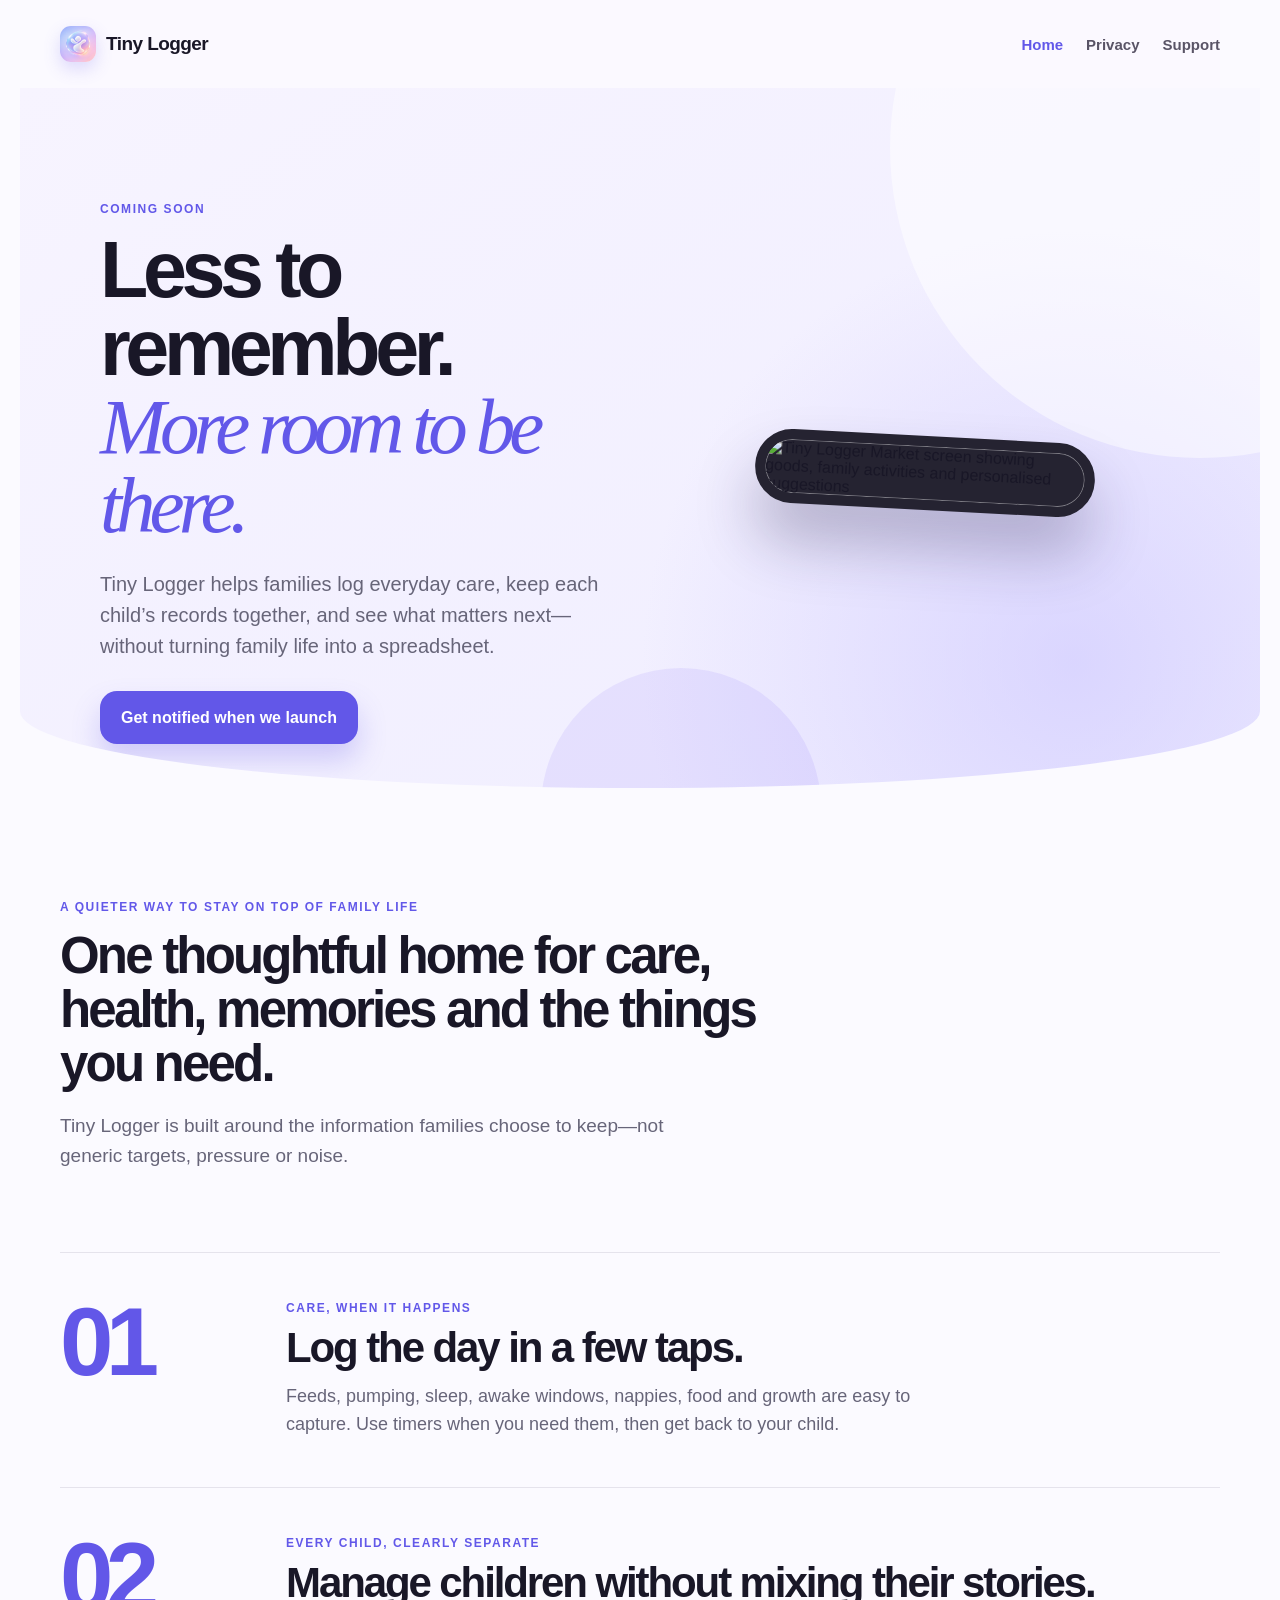
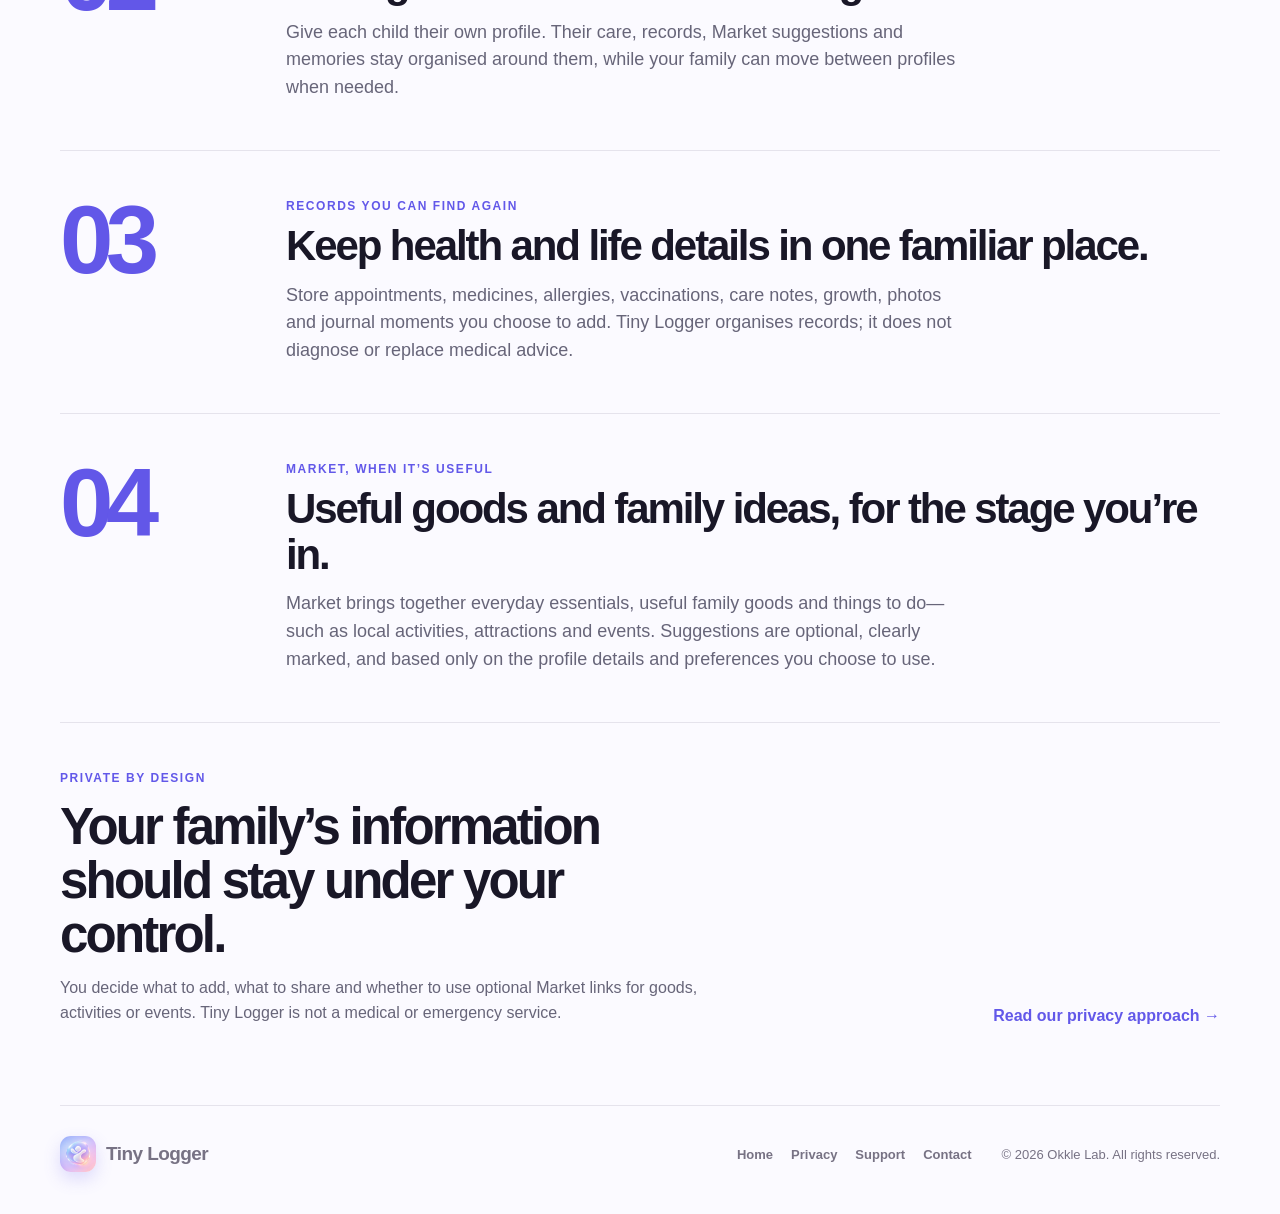
==== index.html @ eac35850 "Update index.html" ====
<!doctype html>
<html lang="en">
<head>
  <meta charset="utf-8">
  <meta name="viewport" content="width=device-width, initial-scale=1">
  <meta
    name="description"
    content="Tiny Logger is a private family-care companion for logging, child records, Market finds and childhood memories."
  >
  <title>Tiny Logger — Every little moment, together</title>
  <link rel="stylesheet" href="./style.css">
  <link rel="stylesheet" href="./overrides.css">
</head>

<body class="home-page refreshed-home">
  <header class="site-header">
    <a class="brand" href="./index.html" aria-label="Tiny Logger home">
      <img class="brand-logo" src="./tiny-logger-icon.png" alt="">
      <span>Tiny Logger</span>
    </a>

    <nav aria-label="Primary navigation">
      <a href="./index.html" aria-current="page">Home</a>
      <a href="./privacy.html">Privacy</a>
      <a href="./support.html">Support</a>
    </nav>
  </header>

  <main class="home-main">
    <section class="sweep-hero">
      <div class="sweep-copy">
        <p class="eyebrow">Coming soon</p>
        <h1>Less to remember.<br><em>More room to be there.</em></h1>
        <p>
          Tiny Logger helps families log everyday care, keep each child’s
          records together, and see what matters next—without turning family
          life into a spreadsheet.
        </p>
        <a
          class="notify-button"
          href="mailto:admin@okklelab.com?subject=Tiny%20Logger%20release%20notification"
        >
          Get notified when we launch
        </a>
      </div>

      <div class="sweep-phone">
        <div class="phone-frame">
          <img
            src="./market-preview.png"
            alt="Tiny Logger Market screen showing goods, family activities and personalised suggestions"
          >
        </div>
      </div>
    </section>

    <section class="intro-line">
      <p class="eyebrow">A quieter way to stay on top of family life</p>
      <h2>One thoughtful home for care, health, memories and the things you need.</h2>
      <p>
        Tiny Logger is built around the information families choose to
        keep—not generic targets, pressure or noise.
      </p>
    </section>

    <section class="feature-flow" aria-label="What Tiny Logger does">
      <article>
        <span>01</span>
        <div>
          <p class="eyebrow">Care, when it happens</p>
          <h3>Log the day in a few taps.</h3>
          <p>
            Feeds, pumping, sleep, awake windows, nappies, food and growth are
            easy to capture. Use timers when you need them, then get back to
            your child.
          </p>
        </div>
      </article>

      <article>
        <span>02</span>
        <div>
          <p class="eyebrow">Every child, clearly separate</p>
          <h3>Manage children without mixing their stories.</h3>
          <p>
            Give each child their own profile. Their care, records, Market
            suggestions and memories stay organised around them, while your
            family can move between profiles when needed.
          </p>
        </div>
      </article>

      <article>
        <span>03</span>
        <div>
          <p class="eyebrow">Records you can find again</p>
          <h3>Keep health and life details in one familiar place.</h3>
          <p>
            Store appointments, medicines, allergies, vaccinations, care notes,
            growth, photos and journal moments you choose to add. Tiny Logger
            organises records; it does not diagnose or replace medical advice.
          </p>
        </div>
      </article>

      <article>
        <span>04</span>
        <div>
          <p class="eyebrow">Market, when it’s useful</p>
          <h3>Useful goods and family ideas, for the stage you’re in.</h3>
          <p>
            Market brings together everyday essentials, useful family goods and
            things to do—such as local activities, attractions and events.
            Suggestions are optional, clearly marked, and based only on the
            profile details and preferences you choose to use.
          </p>
        </div>
      </article>
    </section>

    <section class="simple-promise">
      <div>
        <p class="eyebrow">Private by design</p>
        <h2>Your family’s information should stay under your control.</h2>
        <p>
          You decide what to add, what to share and whether to use optional
          Market links for goods, activities or events. Tiny Logger is not a
          medical or emergency service.
        </p>
      </div>

      <a href="./privacy.html">Read our privacy approach →</a>
    </section>
  </main>

  <footer class="site-footer">
    <a class="brand" href="./index.html">
      <img class="brand-logo" src="./tiny-logger-icon.png" alt="">
      <span>Tiny Logger</span>
    </a>

    <div class="footer-links">
      <a href="./index.html">Home</a>
      <a href="./privacy.html">Privacy</a>
      <a href="./support.html">Support</a>
      <a href="mailto:admin@okklelab.com">Contact</a>
    </div>

    <p>© 2026 Okkle Lab. All rights reserved.</p>
  </footer>
</body>
</html>
---- style.css ----
:root{--ink:#191727;--muted:#706d7e;--purple:#6258e9;--purple2:#9689ed;--lavender:#efedff;--line:rgba(49,43,83,.11);--surface:rgba(255,255,255,.78)}
*{box-sizing:border-box}html{scroll-behavior:smooth}body{margin:0;color:var(--ink);font-family:-apple-system,BlinkMacSystemFont,"SF Pro Display","Helvetica Neue",Arial,sans-serif;background:radial-gradient(circle at 10% 0,#eae6ff 0,transparent 31rem),radial-gradient(circle at 92% 16%,#ffdfe9 0,transparent 29rem),radial-gradient(circle at 66% 60%,#e5f5fb 0,transparent 31rem),#f8f8fc}a{color:inherit;text-decoration:none}.site-header,.home-main,.info-main,.site-footer{width:min(1160px,calc(100% - 40px));margin:0 auto}.site-header{min-height:88px;display:flex;align-items:center;justify-content:space-between;gap:24px}.header-inner{width:100%;display:flex;align-items:center;justify-content:space-between;gap:24px}.brand{display:inline-flex;align-items:center;gap:10px;font-size:19px;font-weight:760;letter-spacing:-.03em}.brand-logo,.brand-mark{width:36px;height:36px;border-radius:11px;object-fit:cover;box-shadow:0 7px 17px rgba(98,88,233,.2)}nav{display:flex;align-items:center;gap:23px;color:#595466;font-size:15px;font-weight:650}nav a:hover,.footer-links a:hover{color:var(--purple)}h1,h2,h3,p{margin-top:0}.eyebrow,.home-eyebrow{margin:0 0 15px;color:var(--purple);font-size:12px;font-weight:800;letter-spacing:.13em;text-transform:uppercase}h1{font-size:clamp(48px,6.7vw,79px);line-height:.99;letter-spacing:-.068em}h1 em{color:var(--purple);font-family:Georgia,"Times New Roman",serif;font-weight:500;letter-spacing:-.075em}h2{font-size:clamp(31px,4.2vw,51px);line-height:1.06;letter-spacing:-.055em}.notify-button{display:inline-flex;align-items:center;justify-content:center;min-height:53px;padding:0 21px;border-radius:17px;background:linear-gradient(135deg,#746af4,#574cde);color:#fff;font-weight:750;box-shadow:0 13px 27px rgba(91,78,220,.26)}
/* Home */
.home-hero{min-height:684px;display:grid;grid-template-columns:minmax(0,1fr) minmax(280px,430px);align-items:center;gap:clamp(40px,8vw,110px);padding:48px 30px 90px}.home-lead{max-width:540px;margin:0;color:var(--muted);font-size:clamp(18px,2vw,21px);line-height:1.52}.hero-actions{margin-top:29px}.hero-note{margin:15px 0 0;color:#8b8799;font-size:14px}.phone-stage{position:relative;display:grid;place-items:center}.phone-stage:before,.phone-stage:after{position:absolute;border-radius:50%;content:"";filter:blur(3px)}.phone-stage:before{width:380px;height:380px;background:radial-gradient(circle,#e2ddff 0,rgba(226,221,255,0) 70%)}.phone-stage:after{width:185px;height:185px;background:radial-gradient(circle,#ffd9e7 0,rgba(255,217,231,0) 70%);right:-14px;bottom:15px}.phone-frame{position:relative;z-index:1;overflow:hidden;width:100%;max-width:390px;border:10px solid #252331;border-radius:48px;background:#252331;box-shadow:0 38px 60px rgba(39,34,71,.28),0 0 0 1px rgba(255,255,255,.4) inset;transform:rotate(3.5deg)}.phone-frame img{display:block;width:100%;height:auto;border-radius:38px}.how-it-helps{display:grid;grid-template-columns:.75fr 1.25fr;gap:75px;padding:104px 30px;border-top:1px solid var(--line)}.help-list{border-top:1px solid var(--line)}.help-list article{display:grid;grid-template-columns:64px 1fr;gap:20px;padding:25px 0;border-bottom:1px solid var(--line)}.help-list span{color:var(--purple);font-size:22px;font-weight:850}.help-list h3{margin:0 0 7px;font-size:23px;letter-spacing:-.04em}.help-list p{margin:0;color:var(--muted);font-size:16px;line-height:1.48}.product-story{position:relative;padding:34px 30px 104px}.product-story:before{position:absolute;z-index:-1;width:300px;height:300px;border-radius:50%;background:radial-gradient(circle,#dff4ec,rgba(223,244,236,0) 68%);content:"";right:-80px;top:20px}.story-heading{max-width:700px;margin-bottom:42px}.product-grid{display:grid;grid-template-columns:1.05fr .95fr;gap:22px;align-items:stretch}.story-screen{padding:25px;display:grid;place-items:center;border-radius:31px;background:linear-gradient(145deg,#edeaff,#faf9ff);border:1px solid #e2dff4;box-shadow:0 20px 42px rgba(57,47,107,.09)}.story-screen .phone-frame{max-width:295px;transform:rotate(-2deg)}.story-copy{display:grid;gap:16px}.story-card,.essentials-card{padding:27px;border:1px solid var(--line);border-radius:27px;background:var(--surface);box-shadow:0 14px 34px rgba(57,47,107,.05)}.essentials-card{color:#fff;border:0;background:linear-gradient(135deg,#dd7547,#f2a36e);box-shadow:0 21px 42px rgba(190,100,55,.22)}.app-icon,.story-icon,.support-icon{display:grid;place-items:center;width:50px;height:50px;margin-bottom:18px;border-radius:17px;font-size:22px;font-weight:800}.app-icon{grid-template-columns:repeat(2,9px);grid-template-rows:repeat(2,9px);gap:4px;background:#fff;color:#d26d40}.app-icon i{display:block;width:9px;height:9px;border-radius:3px;background:currentColor}.essentials-card .app-icon{color:#df7547}.story-icon,.support-icon{width:47px;height:47px;border-radius:16px}.lavender{background:#e8e4ff;color:#6758e6}.peach{background:#fde6d8;color:#c46a34}.sage{background:#ddf1e8;color:#418d72}.blue{background:#dfe9ff;color:#3f66c9}.plum{background:#f6e4ef;color:#a6447e}.story-card h3,.essentials-card h3{margin:0 0 7px;font-size:22px;letter-spacing:-.04em}.story-card p{margin:0;color:var(--muted);line-height:1.5}.essentials-card p{margin:0;color:rgba(255,255,255,.88);line-height:1.5}.disclosure{display:inline-block;margin-top:15px;padding:7px 10px;border-radius:10px;background:rgba(255,255,255,.18);color:#fff;font-size:12px;font-weight:750}.boundaries{margin:0 30px 100px;padding:34px 38px;border:1px solid rgba(99,88,225,.17);border-radius:27px;background:linear-gradient(120deg,rgba(233,229,255,.9),rgba(255,249,250,.9));display:grid;grid-template-columns:1fr auto;gap:30px;align-items:center}.boundaries h2{font-size:29px;margin:0 0 9px}.boundaries p{max-width:740px;margin:0;color:#625e70;line-height:1.55}.boundaries a{color:var(--purple);font-weight:800;white-space:nowrap}.site-footer{display:grid;grid-template-columns:1fr auto auto;align-items:center;gap:30px;padding:30px 0 42px;border-top:1px solid var(--line);color:#777284;font-size:13px}.footer-links{display:flex;gap:18px;font-weight:650}.site-footer p{margin:0}
/* Privacy and Support */
.info-main{max-width:920px;padding:72px 0}.info-hero{max-width:760px;margin:0 auto 54px;text-align:center}.info-hero h1{margin:0}.info-hero>p{max-width:660px;margin:20px auto 0;color:var(--muted);font-size:20px;line-height:1.55}.support-hero .notify-button{margin-top:27px}.urgent-note{display:flex;gap:16px;margin:0 auto 24px;padding:23px 25px;border:1px solid #ffdfcd;border-radius:24px;background:#fff1e8}.urgent-note>span{display:grid;place-items:center;width:32px;height:32px;flex:0 0 32px;border-radius:50%;background:#d66a39;color:#fff;font-weight:850}.urgent-note h2{margin:0 0 4px;font-size:23px;color:#8d421f}.urgent-note p{margin:0;color:#895a42}.support-grid{display:grid;grid-template-columns:repeat(2,minmax(0,1fr));gap:16px;margin:0 0 70px}.support-grid article,.legal-card{padding:27px;border:1px solid #e3dfef;border-radius:25px;background:var(--surface);box-shadow:0 14px 34px rgba(57,47,107,.05)}.support-grid h2,.legal-card h2{margin:0 0 7px;font-size:23px;letter-spacing:-.04em}.support-grid p,.legal-card p,.legal-card li{margin:0;color:var(--muted);line-height:1.52}.support-troubleshooting>h2{margin-bottom:22px}.contact-panel{margin:70px 0 0;padding:32px;border-radius:28px;color:#fff;background:linear-gradient(120deg,#6655e9,#927ce7);box-shadow:0 20px 44px rgba(93,72,194,.22)}.contact-panel .home-eyebrow{color:#e5e0ff}.contact-panel h2{margin:0 0 8px;font-size:35px}.contact-panel p{max-width:640px;margin:0;color:#f0edff}.contact-panel a{display:inline-block;margin-top:16px;color:#fff;font-weight:750}.contact-panel p a{margin:0}.legal-stack{display:grid;gap:16px}.privacy-hero{text-align:left;max-width:780px}.privacy-hero>p{margin-left:0}.trust-grid{display:grid;grid-template-columns:repeat(2,minmax(0,1fr));gap:16px;margin:0 0 48px}.trust-grid article{padding:26px;border:1px solid #e3dfef;border-radius:25px;background:var(--surface)}.trust-grid h2{margin:0 0 6px;font-size:23px}.trust-grid p{margin:0;color:var(--muted);line-height:1.5}.updated-date{display:inline-block;margin-top:20px;color:#9793a3;font-size:14px}
@media(max-width:760px){.site-header,.home-main,.info-main,.site-footer{width:min(100% - 28px,1160px)}.site-header{min-height:74px}.site-header nav{gap:14px;font-size:13px}.site-header nav a:first-child{display:none}.home-hero{min-height:auto;grid-template-columns:1fr;padding:55px 5px 80px;text-align:center}.home-lead{margin-left:auto;margin-right:auto}.phone-stage{margin-top:20px}.phone-frame{width:min(77vw,340px);transform:rotate(2.5deg)}.how-it-helps{grid-template-columns:1fr;gap:32px;padding:70px 5px}.product-story{padding:0 5px 70px}.product-grid{grid-template-columns:1fr}.story-screen{padding:24px}.story-screen .phone-frame{width:min(70vw,285px)}.boundaries{display:block;margin:0 5px 66px;padding:28px 24px}.boundaries a{display:inline-block;margin-top:17px}.info-main{padding:50px 0}.info-hero{text-align:left}.info-hero>p{margin-left:0}.support-grid,.trust-grid{grid-template-columns:1fr}.site-footer{grid-template-columns:1fr;gap:20px}}
---- overrides.css ----
/* Friendly product-page refinements. Loaded after style.css. */
body{background:radial-gradient(circle at 10% 0,#eae6ff 0,transparent 31rem),radial-gradient(circle at 92% 16%,#ffdfe9 0,transparent 29rem),radial-gradient(circle at 66% 60%,#e5f5fb 0,transparent 31rem),#f8f8fc}
.phone-stage:after{position:absolute;width:185px;height:185px;right:-14px;bottom:15px;border-radius:50%;background:radial-gradient(circle,#ffd9e7 0,rgba(255,217,231,0) 70%);content:"";filter:blur(3px)}
.app-places{padding:96px 30px 42px}.section-intro{max-width:720px;margin-bottom:38px}.section-intro>p:not(.eyebrow){max-width:630px;margin:18px 0 0;color:var(--muted);font-size:18px;line-height:1.55}.place-grid{display:grid;grid-template-columns:repeat(5,1fr);gap:14px}.place-card{min-height:255px;padding:23px;border:1px solid var(--line);border-radius:28px;background:rgba(255,255,255,.73);box-shadow:0 12px 28px rgba(57,47,107,.05)}.place-card h3{margin:0 0 8px;font-size:20px;letter-spacing:-.04em}.place-card p{margin:0;color:var(--muted);font-size:15px;line-height:1.48}.tab-icon{display:grid;place-items:center;width:52px;height:52px;margin-bottom:44px;border-radius:18px;font-size:28px;font-weight:800}.today-place{background:linear-gradient(145deg,#f1edff,#fbfaff)}.sun-icon{color:#6558e6;background:#e5e0ff}.essentials-place{background:linear-gradient(145deg,#fff3e8,#fffaf6)}.grid-icon{grid-template-columns:repeat(2,10px);grid-template-rows:repeat(2,10px);gap:4px;background:#ffe1ca;color:#d37341}.grid-icon i{width:10px;height:10px;border-radius:3px;background:currentColor}.log-place{background:linear-gradient(145deg,#e9f4ff,#f8fbff)}.plus-icon{color:#3583d2;background:#d8ebff}.journal-place{background:linear-gradient(145deg,#fceaf6,#fffaff)}.journal-icon{color:#a84e8e;background:#f5d9ea}.health-place{background:linear-gradient(145deg,#e7f7ef,#fafffc)}.health-icon{color:#438f74;background:#d9f0e4}
.essentials-feature{display:grid;grid-template-columns:1.05fr .95fr;gap:32px;align-items:center;margin:46px 30px 86px;padding:46px;border:1px solid rgba(223,117,71,.2);border-radius:34px;background:linear-gradient(135deg,#fff8f2,rgba(255,236,220,.83));box-shadow:0 20px 46px rgba(173,100,61,.1)}.essentials-copy h2{margin-bottom:18px}.essentials-copy>p:not(.eyebrow){max-width:555px;margin:0;color:#6d625e;font-size:18px;line-height:1.55}.essentials-points{display:grid;gap:10px;margin-top:25px;color:#a3532e;font-size:15px;font-weight:730}.restock-card{padding:30px;border-radius:28px;color:#fff;background:linear-gradient(135deg,#dd7547,#f1a36e);box-shadow:0 20px 38px rgba(190,100,55,.23)}.app-icon{display:grid;place-items:center;grid-template-columns:repeat(2,9px);grid-template-rows:repeat(2,9px);gap:4px;width:50px;height:50px;margin-bottom:18px;border-radius:17px;background:#fff;color:#df7547}.app-icon i{width:9px;height:9px;border-radius:3px;background:currentColor}.restock-label{margin:0 0 12px;color:rgba(255,255,255,.84);font-weight:750}.stock-ring{width:116px;height:116px;display:grid;place-content:center;margin:5px 0 20px;border:12px solid rgba(255,255,255,.23);border-top-color:#fff;border-radius:50%;text-align:center}.stock-ring strong{font-size:27px;letter-spacing:-.06em}.stock-ring span{font-size:13px}.restock-card h3{margin:0 0 6px;font-size:24px;letter-spacing:-.04em}.restock-card>p:last-child{margin:0;color:rgba(255,255,255,.86);line-height:1.5}.family-panels{display:grid;grid-template-columns:repeat(2,1fr);gap:16px;margin:0 30px 84px}.family-panels article{padding:30px;border:1px solid var(--line);border-radius:28px;background:rgba(255,255,255,.78)}.family-panels h3{margin:0 0 8px;font-size:24px;letter-spacing:-.04em}.family-panels p{margin:0;color:var(--muted);line-height:1.55}
@media(max-width:760px){.app-places{padding:70px 5px 28px}.place-grid{grid-template-columns:repeat(2,1fr)}.place-card{min-height:220px;padding:20px}.place-card:last-child{grid-column:span 2}.tab-icon{margin-bottom:28px}.essentials-feature{grid-template-columns:1fr;margin:34px 5px 62px;padding:28px}.restock-card{padding:27px}.family-panels{grid-template-columns:1fr;margin:0 5px 62px}}

/* The public site uses an editorial product flow rather than a grid of cards. */
.refreshed-home .site-header nav a[aria-current="page"],.information-page .site-header nav a[aria-current="page"]{color:var(--purple)}.sweep-hero{position:relative;min-height:700px;display:grid;grid-template-columns:1.02fr .98fr;align-items:center;gap:40px;margin:0 -40px;padding:100px max(40px,calc((100vw - 1120px)/2)) 30px;overflow:hidden;border-radius:0 0 50% 50% / 0 0 11% 11%;background:radial-gradient(circle at 8% 18%,rgba(241,248,199,.92),transparent 28%),radial-gradient(circle at 79% 60%,rgba(107,214,229,.74),transparent 42%),linear-gradient(135deg,#f1eaff,#c9f1f2)}.sweep-hero:before,.sweep-hero:after{position:absolute;border-radius:50%;content:"";pointer-events:none}.sweep-hero:before{width:620px;height:620px;right:-250px;top:-250px;background:rgba(255,255,255,.31)}.sweep-hero:after{width:280px;height:280px;left:42%;bottom:-160px;background:rgba(255,223,235,.58)}.sweep-copy,.sweep-phone{position:relative;z-index:1}.sweep-copy{max-width:570px}.sweep-copy h1{margin:0 0 24px}.sweep-copy>p:not(.eyebrow){margin:0 0 29px;color:#5f6176;font-size:20px;line-height:1.55}.sweep-phone{display:grid;place-items:center}.sweep-phone .phone-frame{width:340px;max-width:100%;transform:rotate(3deg)}.intro-line{max-width:780px;padding:112px 0 82px}.intro-line h2{margin:0 0 20px}.intro-line>p:not(.eyebrow){max-width:660px;margin:0;color:var(--muted);font-size:19px;line-height:1.55}.feature-flow{margin:0 0 100px;border-top:1px solid var(--line)}.feature-flow article{display:grid;grid-template-columns:160px 1fr;gap:36px;padding:48px 0;border-bottom:1px solid var(--line)}.feature-flow>article>span{color:var(--purple);font-size:clamp(48px,6vw,72px);font-weight:800;letter-spacing:-.08em;line-height:.88}.feature-flow .eyebrow{margin-bottom:10px}.feature-flow h3{margin:0 0 13px;font-size:clamp(27px,3.4vw,42px);line-height:1.08;letter-spacing:-.05em}.feature-flow p:not(.eyebrow){max-width:680px;margin:0;color:var(--muted);font-size:18px;line-height:1.55}.simple-promise{display:grid;grid-template-columns:1fr auto;gap:30px;align-items:end;margin:0 0 100px;padding:48px 0;border-top:1px solid var(--line)}.simple-promise h2{max-width:660px;margin:0 0 14px}.simple-promise p:not(.eyebrow){max-width:670px;margin:0;color:var(--muted);line-height:1.55}.simple-promise a{color:var(--purple);font-weight:800;white-space:nowrap}
/* Information pages are deliberately flatter than the home page. */
.information-page .site-header nav a:first-child{display:inline}.information-page .trust-grid{display:block;margin:0}.information-page .trust-grid article{padding:0 0 26px;margin:0 0 26px;border:0;border-bottom:1px solid var(--line);border-radius:0;background:transparent}.information-page .trust-grid article:last-child{border-bottom:0}.information-page .trust-grid .support-icon{display:none}.information-page .legal-stack{gap:0}.information-page .legal-card{padding:35px 0;margin:0;border:0;border-bottom:1px solid var(--line);border-radius:0;background:transparent;box-shadow:none}.information-page .contact-panel{margin-top:48px;padding:0;border-radius:0;background:transparent;box-shadow:none;color:var(--ink)}.information-page .contact-panel .home-eyebrow{color:var(--purple)}.information-page .contact-panel h2{color:var(--ink)}.information-page .contact-panel p,.information-page .contact-panel a{color:var(--muted)}.information-page .support-grid{display:block;margin-bottom:52px}.information-page .support-grid article{display:grid;grid-template-columns:58px 1fr;column-gap:18px;padding:26px 0;border:0;border-bottom:1px solid var(--line);border-radius:0;background:transparent;box-shadow:none}.information-page .support-grid .support-icon{grid-row:span 2;margin:0}.information-page .support-grid h2{margin:0}.information-page .support-grid p{grid-column:2;margin-top:3px}.information-page .urgent-note{border-radius:0;border-right:0;border-left:0;background:transparent}.information-page .site-footer{margin-top:56px}
@media(max-width:760px){.site-header nav a:first-child{display:inline}.sweep-hero{min-height:auto;grid-template-columns:1fr;margin:0 -14px;padding:70px 24px 75px;border-radius:0 0 16% 16% / 0 0 5% 5%;text-align:center}.sweep-copy{margin:0 auto}.sweep-copy>p:not(.eyebrow){font-size:18px}.sweep-phone{margin-top:28px}.sweep-phone .phone-frame{width:275px}.intro-line{padding:75px 5px 50px}.feature-flow{margin-bottom:67px}.feature-flow article{grid-template-columns:74px 1fr;gap:18px;padding:34px 0}.feature-flow>article>span{font-size:43px}.feature-flow h3{font-size:28px}.feature-flow p:not(.eyebrow){font-size:16px}.simple-promise{display:block;margin-bottom:65px;padding:36px 5px}.simple-promise a{display:inline-block;margin-top:18px}.information-page .site-header nav{gap:12px}.information-page .legal-card{padding:28px 0}.information-page .support-grid article{grid-template-columns:48px 1fr}.information-page .support-grid .support-icon{width:42px;height:42px}.information-page .info-hero{margin-bottom:38px}}

/* Final spacing and information-page corrections. These override the earlier
   prototype rules, keeping the public pages editorial and deliberately flat. */
.feature-flow{margin-bottom:0}
.feature-flow article{grid-template-columns:190px minmax(0,1fr)}
.feature-flow>article>span{font-size:clamp(64px,8vw,96px);line-height:.86}
.simple-promise{margin:0 0 80px;padding:48px 0 0;border-top:0}

.information-page .support-grid article{display:block;padding:24px 0;border-radius:0;border:0;border-bottom:1px solid var(--line);background:transparent;box-shadow:none}
.information-page .support-grid h2{margin:0 0 7px}
.information-page .support-grid p{grid-column:auto;margin:0;max-width:660px}
.information-page .urgent-note{margin:0 0 34px;padding:22px 0;border-radius:0;border-left:0;border-right:0;background:transparent;box-shadow:none}

.privacy-hero h1{max-width:740px;font-size:clamp(42px,5.25vw,66px)}
.information-page .legal-stack{max-width:760px}
.information-page .legal-card{padding:0 0 23px;margin:0 0 23px;border-radius:0;border:0;background:transparent;box-shadow:none}
.information-page .legal-card h2{margin:0 0 7px;font-size:24px;line-height:1.15;letter-spacing:-.045em}
.information-page .legal-card p{margin:0;max-width:720px;font-size:17px;line-height:1.5}

@media(max-width:760px){.feature-flow article{grid-template-columns:76px minmax(0,1fr);gap:18px}.feature-flow>article>span{font-size:60px}.simple-promise{padding-top:36px;margin-bottom:56px}.information-page .legal-card{padding-bottom:22px;margin-bottom:22px}.information-page .legal-card p{font-size:17px}}

/* One quiet colour system: ink, paper and the app's lilac. The screenshot is
   the colour-rich object, so the page background does not compete with it. */
body{background:#fbfaff}
.site-header{background:rgba(251,250,255,.9)}
.sweep-hero{
  background:radial-gradient(circle at 85% 82%,rgba(196,189,255,.5),transparent 36%),linear-gradient(145deg,#f7f4ff 0%,#efedff 100%);
}
.sweep-hero:before{background:rgba(255,255,255,.48)}
.sweep-hero:after{background:rgba(130,111,245,.12)}
.sweep-copy>p:not(.eyebrow),.intro-line>p:not(.eyebrow),.feature-flow p:not(.eyebrow),.simple-promise p:not(.eyebrow){color:#676579}
.feature-flow>article>span,.site-header nav a[aria-current="page"]{color:#6257e8}
.notify-button{background:#6257e8;box-shadow:0 16px 28px rgba(98,87,232,.25)}
.notify-button:hover{background:#5147d5}
.information-page{background:linear-gradient(135deg,#fbfaff 0%,#f6f8ff 100%)}

/* Privacy and support use the same friendly colour language as home, but in a
   compact header band—not an oversized marketing hero. */
.information-page .info-main{max-width:960px;padding:48px 0 88px}
.information-page .info-hero{
  position:relative;
  max-width:none;
  min-height:290px;
  margin:0 0 48px;
  padding:50px 56px;
  overflow:hidden;
  border-radius:34px;
  text-align:left;
}
.information-page .info-hero:before,.information-page .info-hero:after{position:absolute;border-radius:50%;content:"";pointer-events:none}
.information-page .info-hero:before{width:310px;height:310px;right:-90px;top:-145px;background:rgba(255,255,255,.42)}
.information-page .info-hero:after{width:220px;height:220px;right:17%;bottom:-155px;background:rgba(255,255,255,.32)}
.information-page .privacy-hero{background:linear-gradient(135deg,#e9e4ff 0%,#f7eafe 52%,#fdf8ff 100%)}
.information-page .support-hero{background:linear-gradient(135deg,#e4f7f0 0%,#e2f1ff 55%,#f4eeff 100%)}
.information-page .info-hero>*{position:relative;z-index:1}
.information-page .info-hero h1{max-width:660px;margin:0;font-size:clamp(40px,4.8vw,58px);line-height:1.02;letter-spacing:-.06em}
.information-page .info-hero>p{max-width:620px;margin:17px 0 0;color:#666477;font-size:19px;line-height:1.5}
.information-page .info-hero .updated-date{margin-top:18px;color:#807b95;font-size:14px}
.information-page .info-hero .home-eyebrow{color:#6257e8}
.information-page .support-hero .notify-button{margin-top:22px}

@media(max-width:760px){
  .information-page .info-main{padding:28px 0 64px}
  .information-page .info-hero{min-height:0;margin-bottom:36px;padding:37px 27px;border-radius:28px}
  .information-page .info-hero h1{font-size:39px}
  .information-page .info-hero>p{font-size:17px}
}
=== Fix 1: cramped mobile nav ===
File: overrides.css
Action: ADD this new block at the very end of the file (don't remove anything else)

@media (max-width: 400px) {
  .site-header nav {
    gap: 10px;
    font-size: 12px;
  }
  .brand span {
    font-size: 16px;
  }
}

=== Fix 2: outdated logo icon ===
The image at tiny-logger-icon.png (used in the site's <header> and referenced
by CSS as .brand-logo) shows a glass-bubble "person" mark — not the parcel
icon your app currently uses.

To fix: export your current app icon (the same PNG already sitting at
ios/Okkle/Images.xcassets/AppIcon.appiconset/App-Icon-1024x1024@1x.png in the
app repo) and replace tiny-logger-icon.png in the website repo with it —
same filename, so no HTML/CSS changes needed, just swap the file content.

No other files reference the old icon — it's only pulled in via:
  <img class="brand-logo" src="./tiny-logger-icon.png" alt="">
in the shared <header> markup used by index.html, privacy.html and support.html.
@media (max-width: 400px) {
  .site-header nav {
    gap: 10px;
    font-size: 12px;
  }
  .brand span {
    font-size: 16px;
  }
}
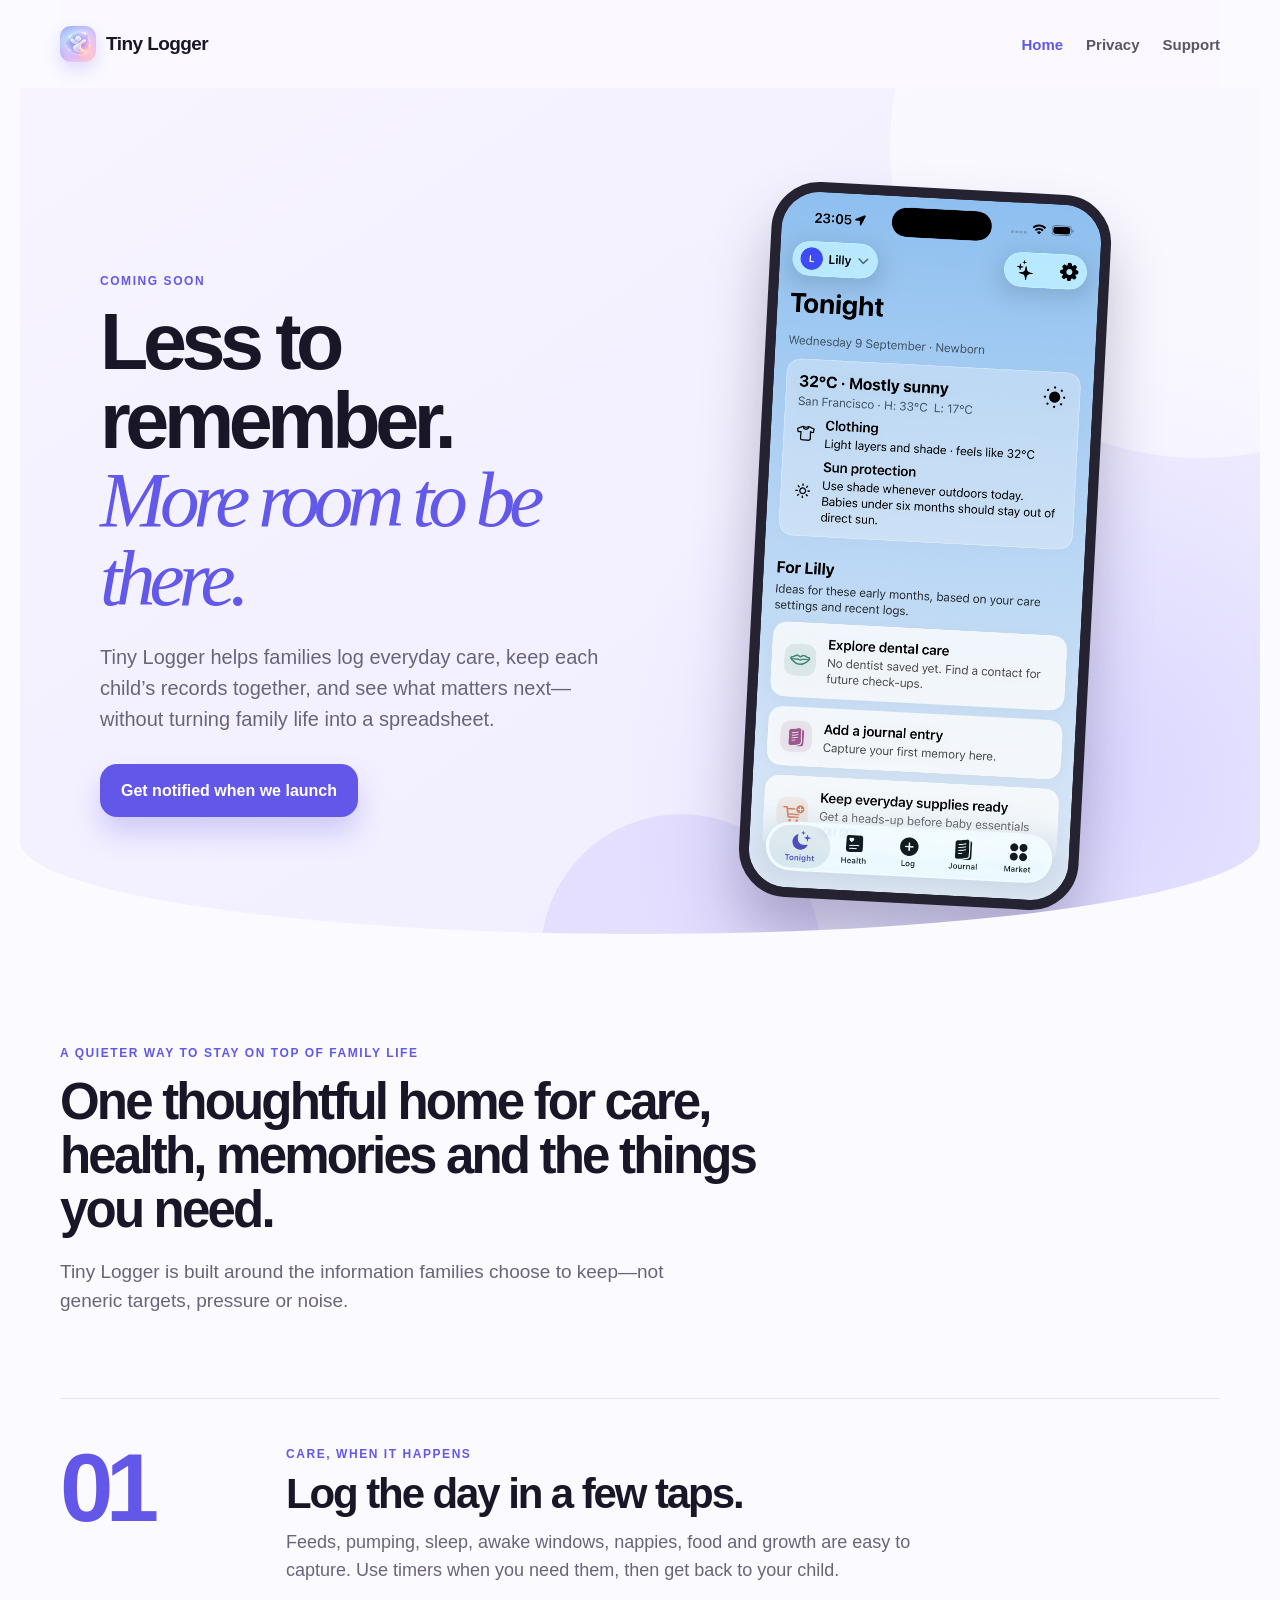
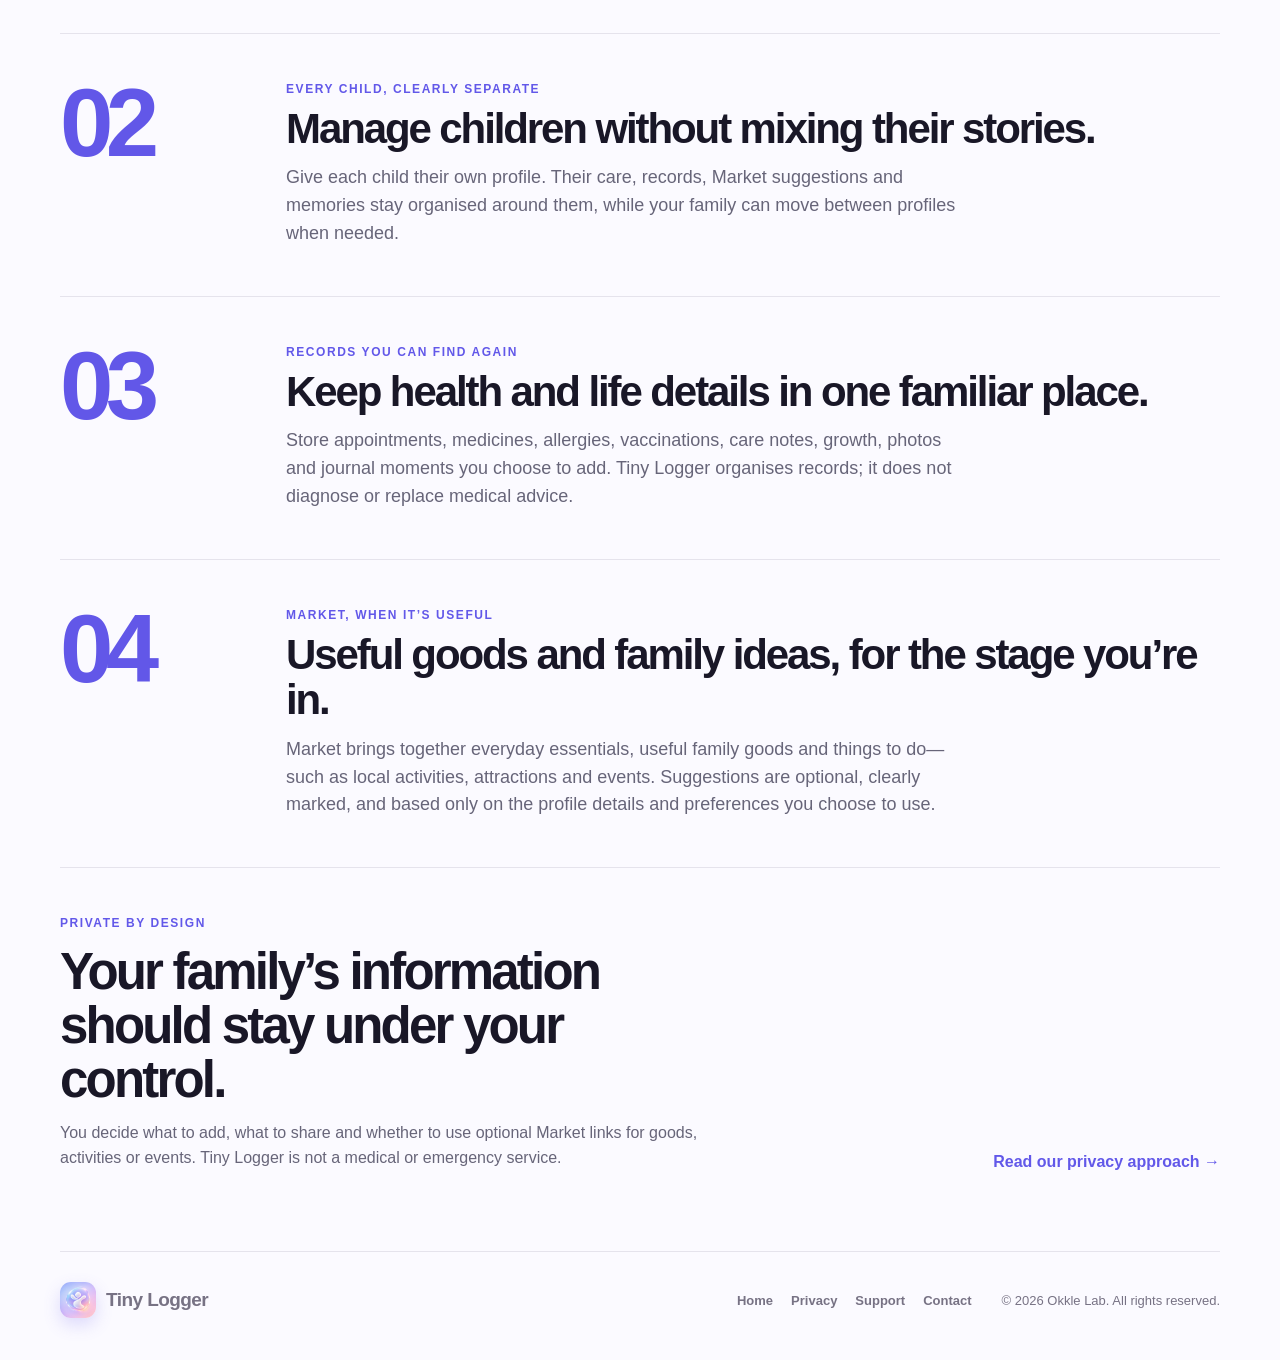
==== commit 144cc81a: "Update index.html" ====
--- a/index.html
+++ b/index.html
@@ -30,12 +30,18 @@
     <section class="sweep-hero">
       <div class="sweep-copy">
         <p class="eyebrow">Coming soon</p>
-        <h1>Less to remember.<br><em>More room to be there.</em></h1>
+
+        <h1>
+          Less to remember.<br>
+          <em>More room to be there.</em>
+        </h1>
+
         <p>
           Tiny Logger helps families log everyday care, keep each child’s
           records together, and see what matters next—without turning family
           life into a spreadsheet.
         </p>
+
         <a
           class="notify-button"
           href="mailto:admin@okklelab.com?subject=Tiny%20Logger%20release%20notification"
@@ -47,8 +53,8 @@
       <div class="sweep-phone">
         <div class="phone-frame">
           <img
-            src="./market-preview.png"
-            alt="Tiny Logger Market screen showing goods, family activities and personalised suggestions"
+            src="./today-preview.png"
+            alt="Tiny Logger Tonight screen showing weather guidance and family suggestions"
           >
         </div>
       </div>
@@ -56,7 +62,11 @@
 
     <section class="intro-line">
       <p class="eyebrow">A quieter way to stay on top of family life</p>
-      <h2>One thoughtful home for care, health, memories and the things you need.</h2>
+
+      <h2>
+        One thoughtful home for care, health, memories and the things you need.
+      </h2>
+
       <p>
         Tiny Logger is built around the information families choose to
         keep—not generic targets, pressure or noise.
@@ -66,9 +76,11 @@
     <section class="feature-flow" aria-label="What Tiny Logger does">
       <article>
         <span>01</span>
+
         <div>
           <p class="eyebrow">Care, when it happens</p>
           <h3>Log the day in a few taps.</h3>
+
           <p>
             Feeds, pumping, sleep, awake windows, nappies, food and growth are
             easy to capture. Use timers when you need them, then get back to
@@ -79,9 +91,11 @@
 
       <article>
         <span>02</span>
+
         <div>
           <p class="eyebrow">Every child, clearly separate</p>
           <h3>Manage children without mixing their stories.</h3>
+
           <p>
             Give each child their own profile. Their care, records, Market
             suggestions and memories stay organised around them, while your
@@ -92,9 +106,11 @@
 
       <article>
         <span>03</span>
+
         <div>
           <p class="eyebrow">Records you can find again</p>
           <h3>Keep health and life details in one familiar place.</h3>
+
           <p>
             Store appointments, medicines, allergies, vaccinations, care notes,
             growth, photos and journal moments you choose to add. Tiny Logger
@@ -105,9 +121,11 @@
 
       <article>
         <span>04</span>
+
         <div>
           <p class="eyebrow">Market, when it’s useful</p>
           <h3>Useful goods and family ideas, for the stage you’re in.</h3>
+
           <p>
             Market brings together everyday essentials, useful family goods and
             things to do—such as local activities, attractions and events.
@@ -121,7 +139,9 @@
     <section class="simple-promise">
       <div>
         <p class="eyebrow">Private by design</p>
+
         <h2>Your family’s information should stay under your control.</h2>
+
         <p>
           You decide what to add, what to share and whether to use optional
           Market links for goods, activities or events. Tiny Logger is not a
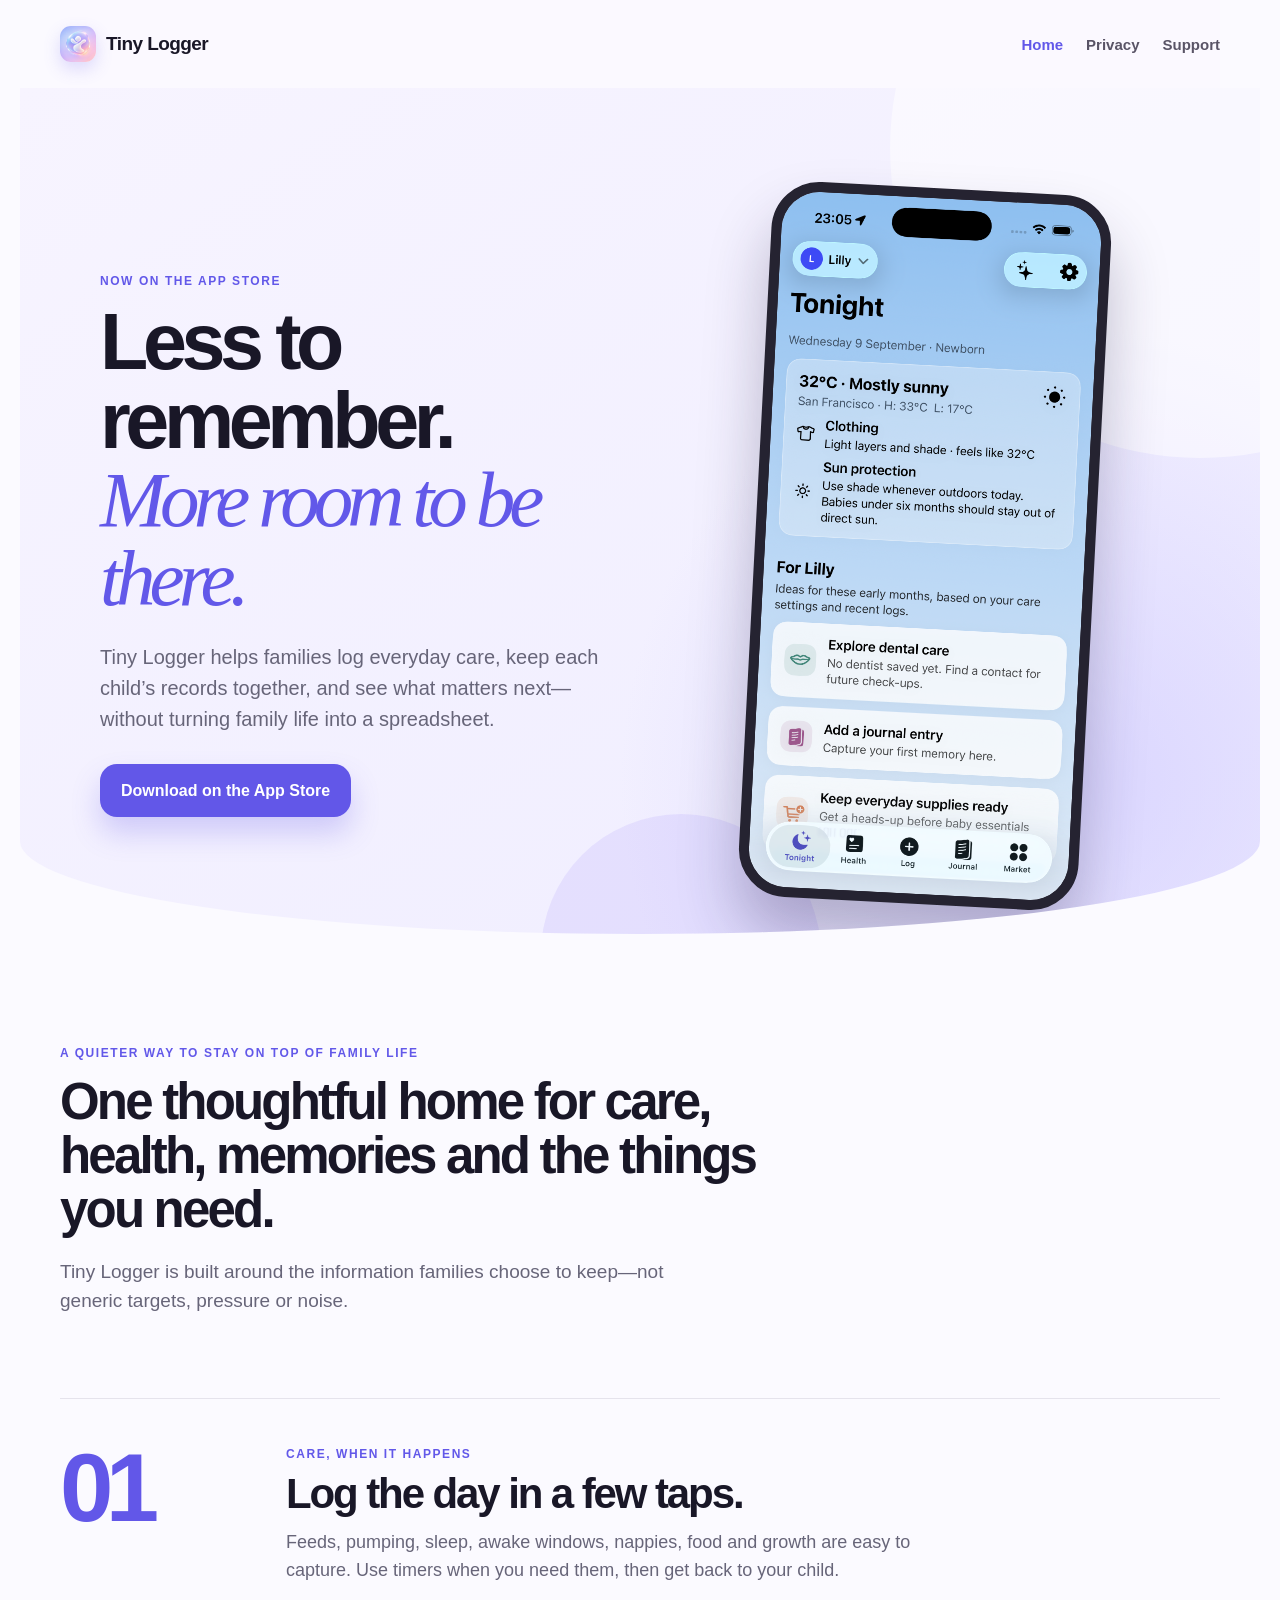
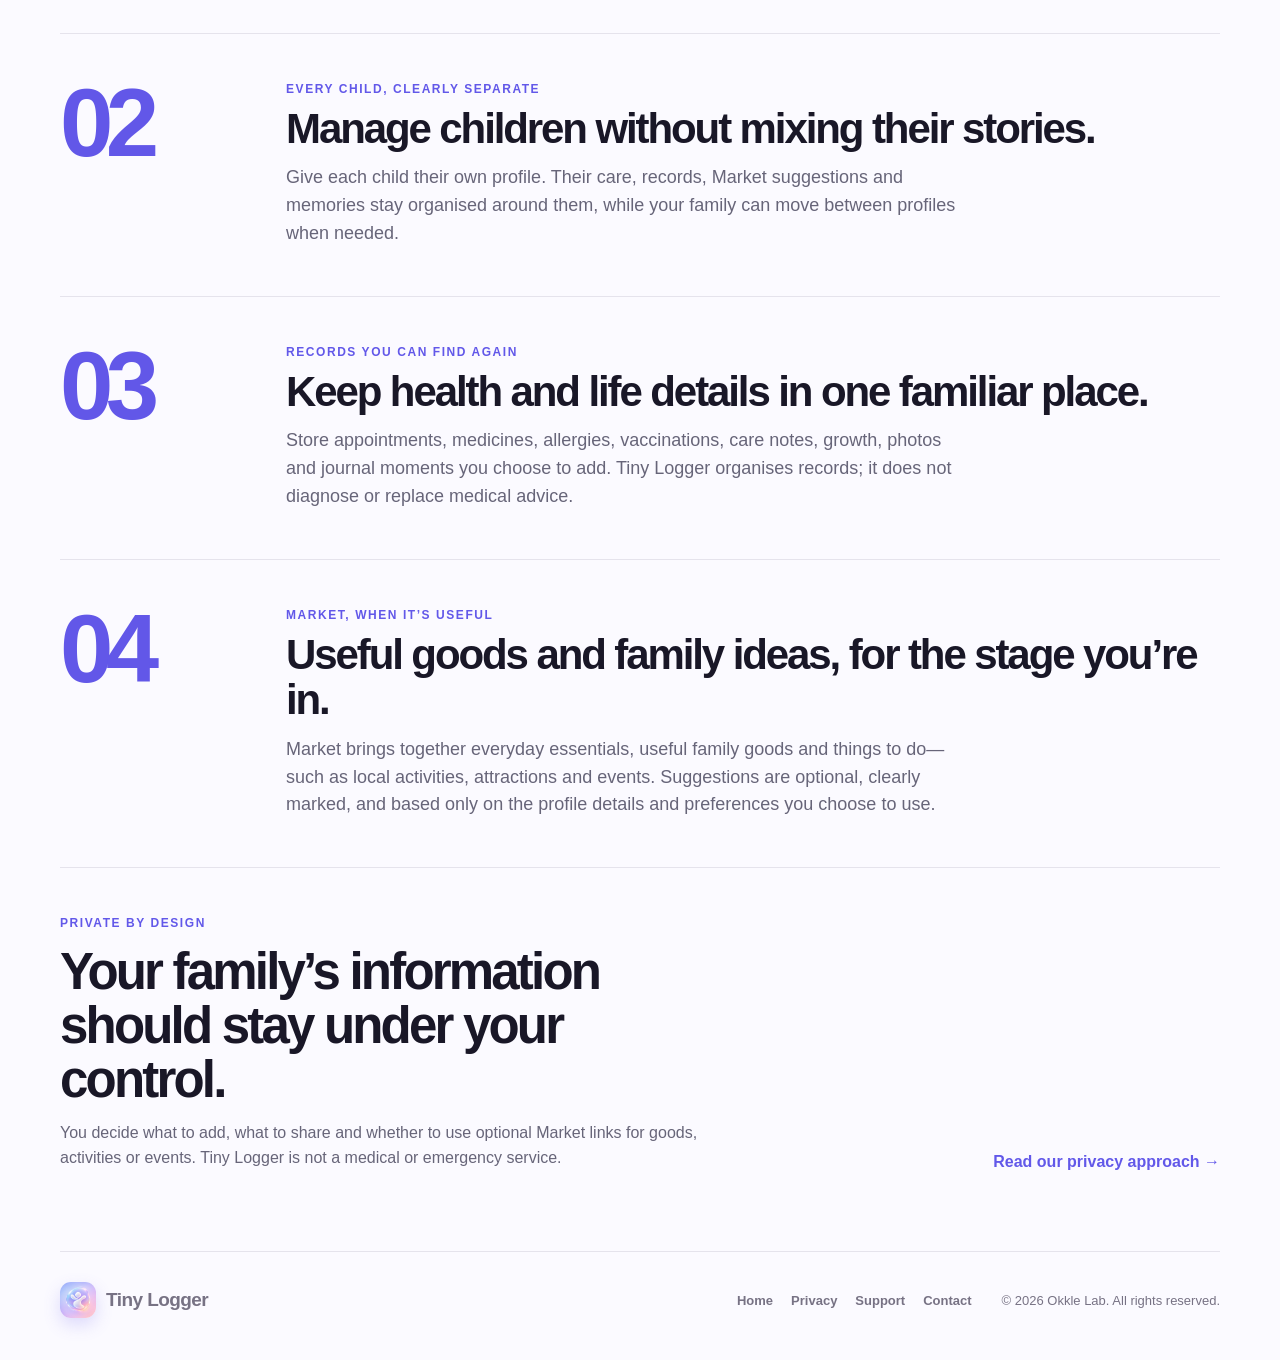
==== commit e3982b42: "Point hero button to the App Store now that Tiny Logger is live Was a "Get notified when we launch" " ====
--- a/index.html
+++ b/index.html
@@ -29,7 +29,7 @@
   <main class="home-main">
     <section class="sweep-hero">
       <div class="sweep-copy">
-        <p class="eyebrow">Coming soon</p>
+        <p class="eyebrow">Now on the App Store</p>
 
         <h1>
           Less to remember.<br>
@@ -44,9 +44,11 @@
 
         <a
           class="notify-button"
-          href="mailto:admin@okklelab.com?subject=Tiny%20Logger%20release%20notification"
+          href="https://apps.apple.com/gb/app/tiny-logger/id6794941378"
+          target="_blank"
+          rel="noopener"
         >
-          Get notified when we launch
+          Download on the App Store
         </a>
       </div>
 
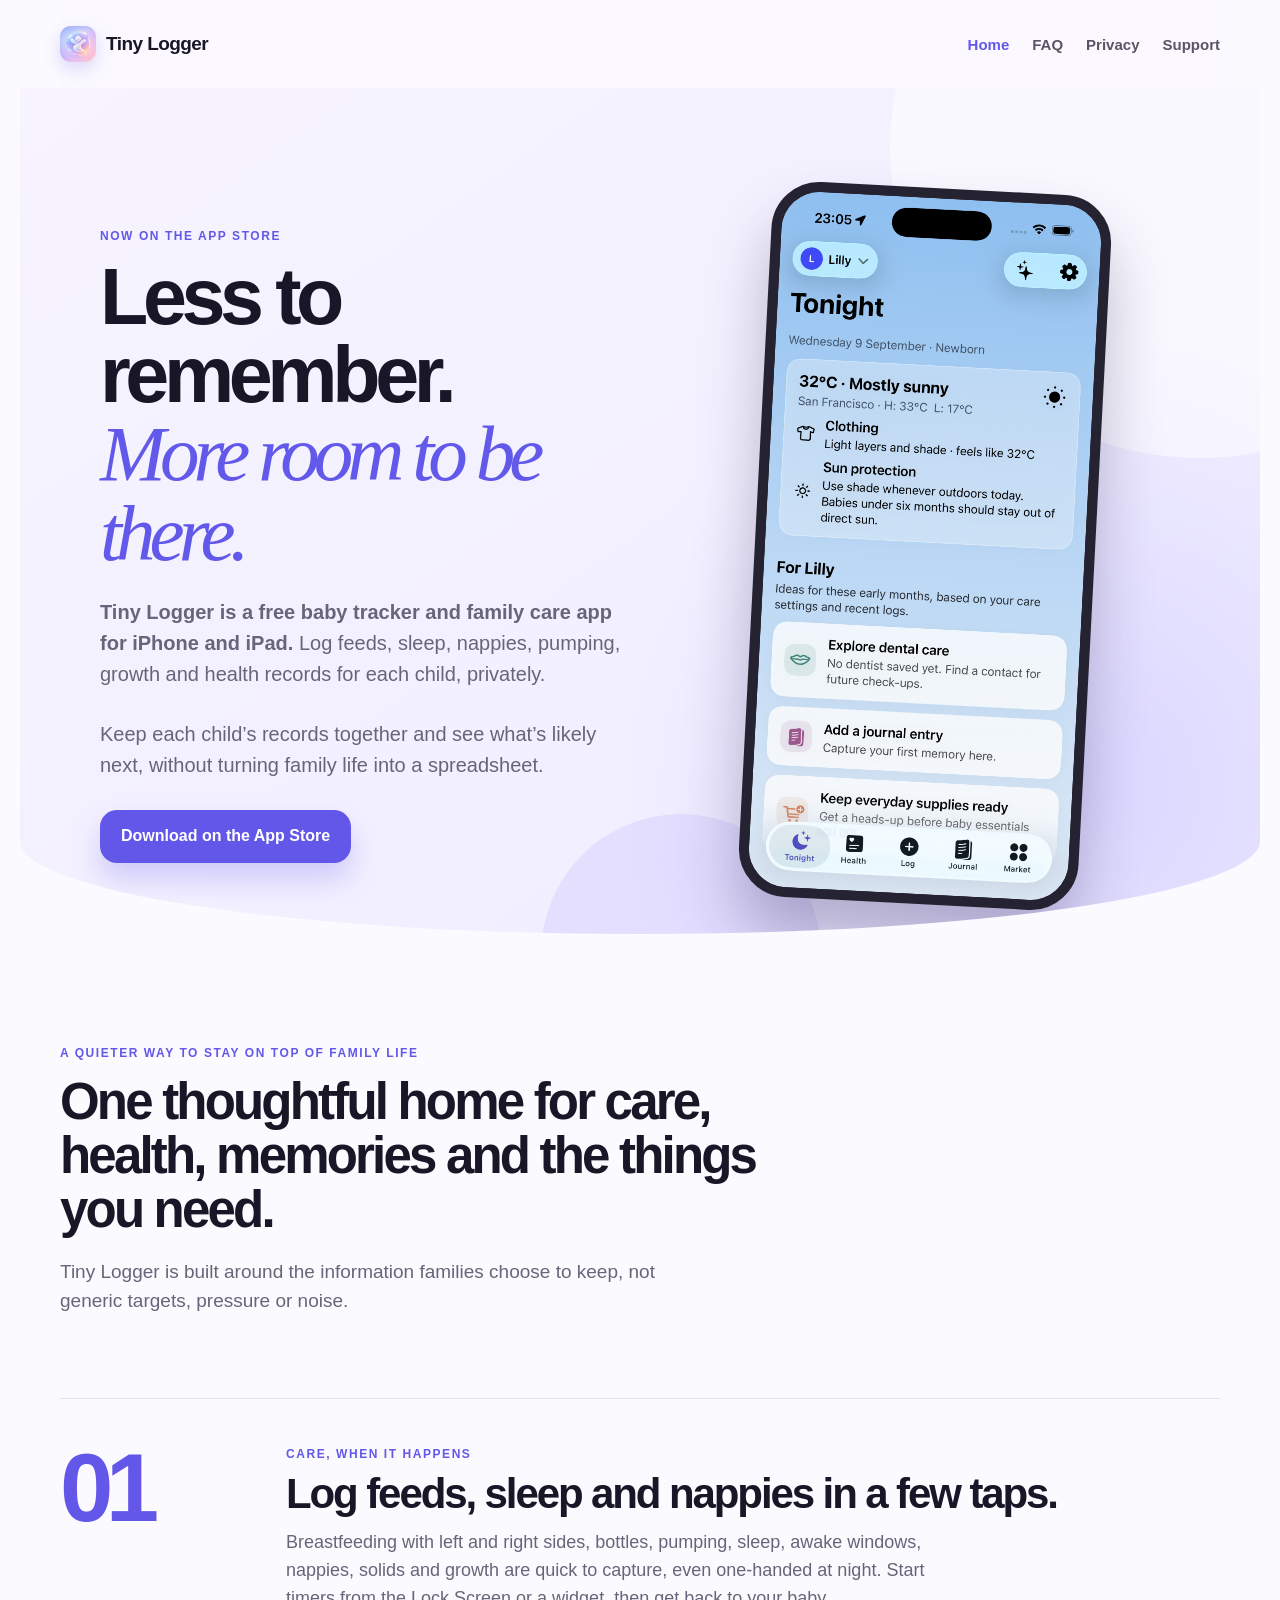
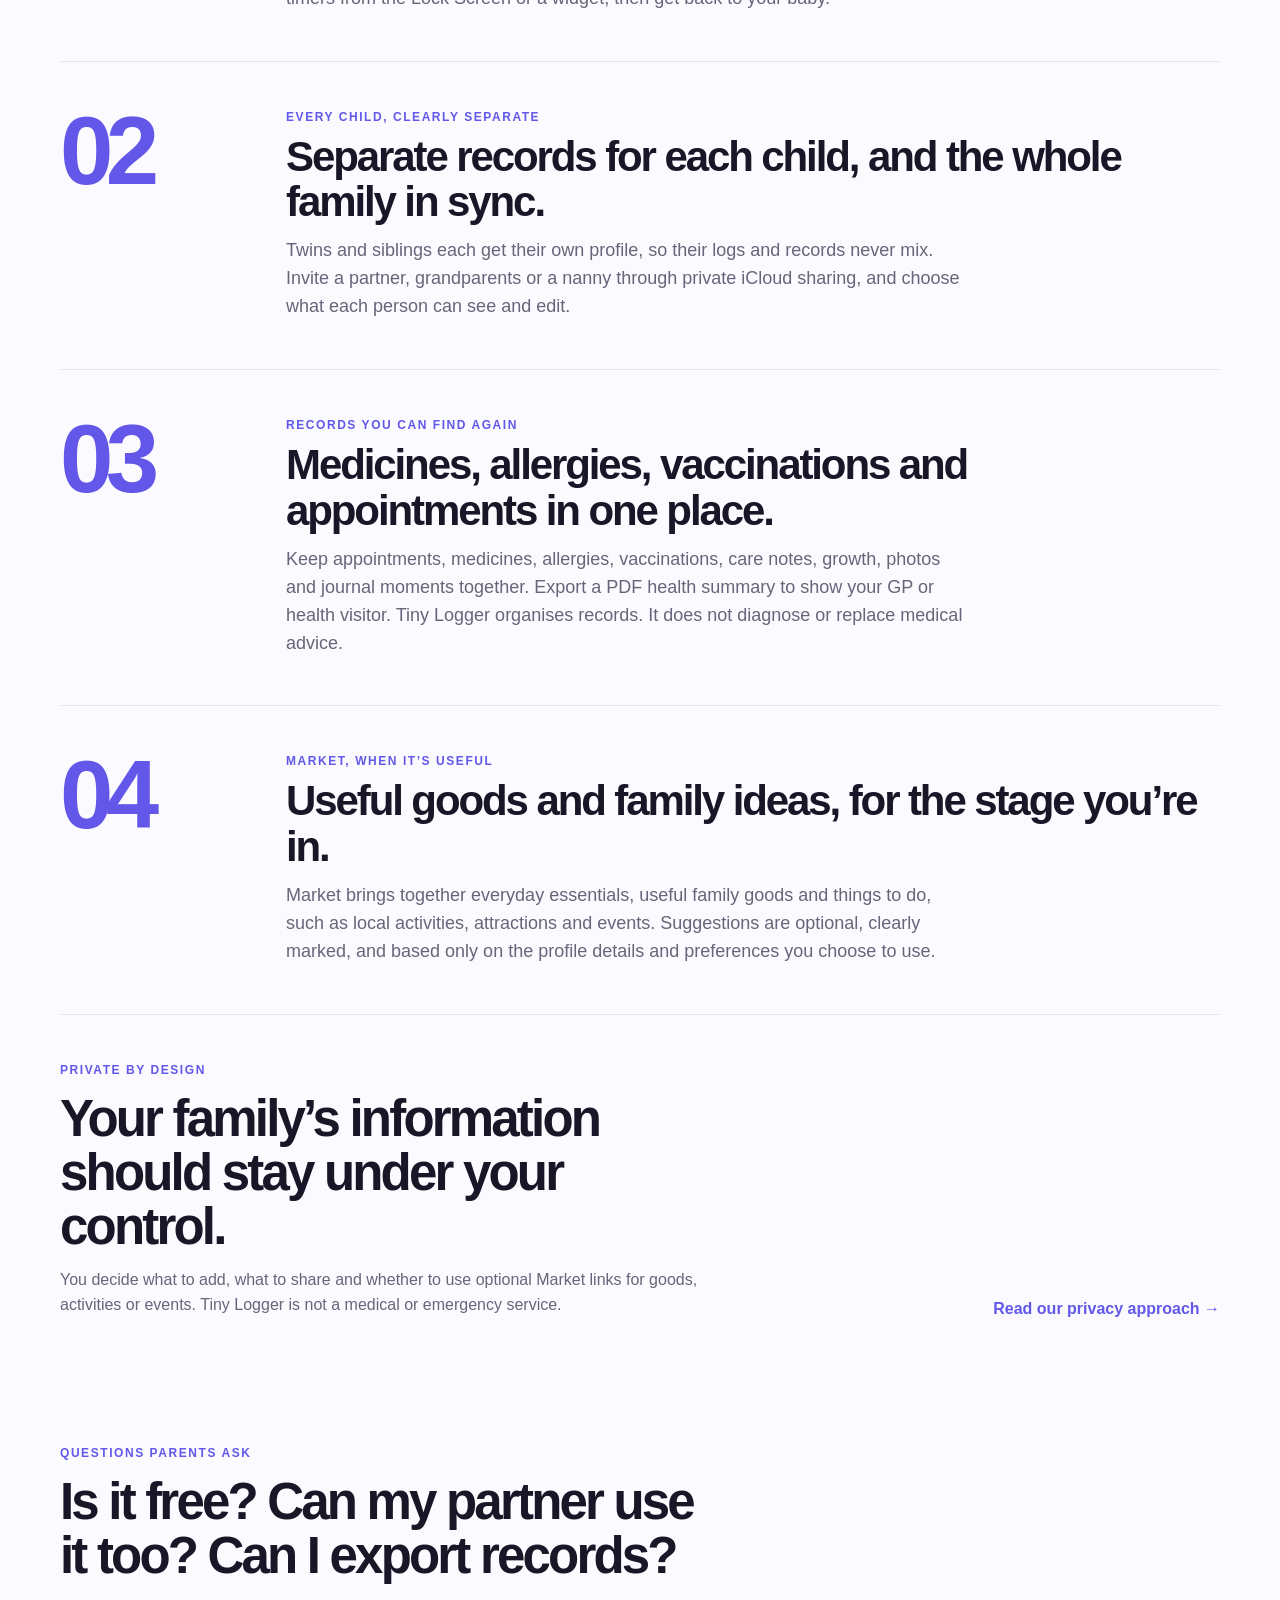
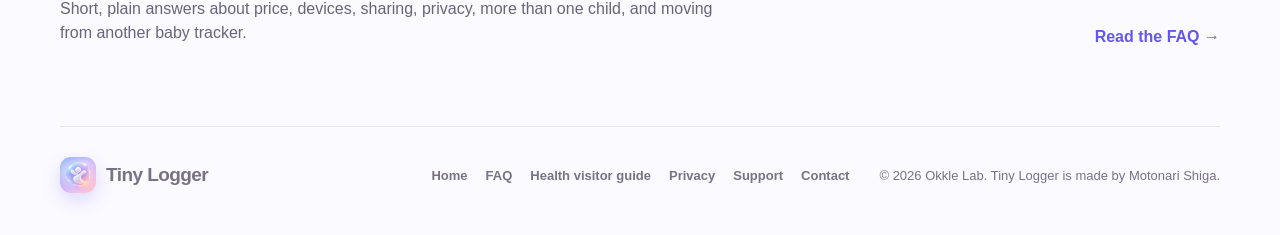
==== commit 329d5c8f: "Say plainly what Tiny Logger is, and make the site findable Title, description and intro now name it" ====
--- a/index.html
+++ b/index.html
@@ -3,13 +3,71 @@
 <head>
   <meta charset="utf-8">
   <meta name="viewport" content="width=device-width, initial-scale=1">
-  <meta
-    name="description"
-    content="Tiny Logger is a private family-care companion for logging, child records, Market finds and childhood memories."
-  >
-  <title>Tiny Logger — Every little moment, together</title>
+  <title>Tiny Logger: Baby Tracker &amp; Family Care Log for iPhone</title>
+  <meta name="description" content="Tiny Logger is a free, private baby tracker and family care app for iPhone and iPad. Log feeds, sleep, nappies, pumping, growth, medicines and vaccinations for each child.">
+  <link rel="canonical" href="https://okkle-lab.github.io/tiny-logger/">
+  <meta property="og:type" content="website">
+  <meta property="og:site_name" content="Tiny Logger">
+  <meta property="og:title" content="Tiny Logger: Baby Tracker &amp; Family Care Log for iPhone">
+  <meta property="og:description" content="Tiny Logger is a free, private baby tracker and family care app for iPhone and iPad. Log feeds, sleep, nappies, pumping, growth, medicines and vaccinations for each child.">
+  <meta property="og:image" content="https://okkle-lab.github.io/tiny-logger/today-preview.png">
+  <meta property="og:url" content="https://okkle-lab.github.io/tiny-logger/">
+  <meta name="twitter:card" content="summary_large_image">
+  <meta name="apple-itunes-app" content="app-id=6794941378">
+  <link rel="icon" href="./tiny-logger-icon.png">
   <link rel="stylesheet" href="./style.css">
   <link rel="stylesheet" href="./overrides.css">
+  <script type="application/ld+json">
+{
+  "@context": "https://schema.org",
+  "@type": "MobileApplication",
+  "name": "Tiny Logger",
+  "alternateName": "Tiny Logger: Baby Tracker",
+  "description": "Free, private baby tracker and family care app for iPhone and iPad. Log feeds, breastfeeding, pumping, sleep and awake windows, nappies, solids, growth, medicines, allergies, vaccinations and appointments for each child, and share with family through iCloud.",
+  "operatingSystem": "iOS 17 or later (iPhone and iPad)",
+  "applicationCategory": "HealthApplication",
+  "inLanguage": "en",
+  "url": "https://okkle-lab.github.io/tiny-logger/",
+  "downloadUrl": "https://apps.apple.com/gb/app/tiny-logger/id6794941378",
+  "installUrl": "https://apps.apple.com/gb/app/tiny-logger/id6794941378",
+  "sameAs": [
+    "https://apps.apple.com/gb/app/tiny-logger/id6794941378"
+  ],
+  "image": "https://okkle-lab.github.io/tiny-logger/tiny-logger-icon.png",
+  "screenshot": "https://okkle-lab.github.io/tiny-logger/today-preview.png",
+  "offers": {
+    "@type": "Offer",
+    "price": "0",
+    "priceCurrency": "GBP"
+  },
+  "author": {
+    "@type": "Person",
+    "name": "Motonari Shiga"
+  },
+  "publisher": {
+    "@type": "Organization",
+    "name": "Okkle Lab",
+    "email": "admin@okklelab.com",
+    "url": "https://okkle-lab.github.io/tiny-logger/"
+  },
+  "featureList": [
+    "Breastfeeding timer with left and right sides",
+    "Bottle feeds with breast milk or formula",
+    "Pumping log",
+    "Sleep timer and age-based awake windows",
+    "Nappy log with colour and consistency",
+    "Solids, vitamins and tummy time",
+    "Weight and height on WHO or CDC growth charts",
+    "Medicines, allergies and vaccinations with reminders",
+    "Appointments with questions to ask",
+    "Separate profile for each child, including twins and siblings",
+    "Private iCloud sharing with partners and carers",
+    "PDF health summary export",
+    "Import from Huckleberry and Nara Baby",
+    "Widgets, Live Activities and Siri Shortcuts"
+  ]
+}
+  </script>
 </head>
 
 <body class="home-page refreshed-home">
@@ -21,6 +79,7 @@
 
     <nav aria-label="Primary navigation">
       <a href="./index.html" aria-current="page">Home</a>
+      <a href="./faq.html">FAQ</a>
       <a href="./privacy.html">Privacy</a>
       <a href="./support.html">Support</a>
     </nav>
@@ -37,9 +96,14 @@
         </h1>
 
         <p>
-          Tiny Logger helps families log everyday care, keep each child’s
-          records together, and see what matters next—without turning family
-          life into a spreadsheet.
+          <strong>Tiny Logger is a free baby tracker and family care app for
+          iPhone and iPad.</strong> Log feeds, sleep, nappies, pumping, growth
+          and health records for each child, privately.
+        </p>
+
+        <p>
+          Keep each child’s records together and see what’s likely next,
+          without turning family life into a spreadsheet.
         </p>
 
         <a
@@ -56,7 +120,7 @@
         <div class="phone-frame">
           <img
             src="./today-preview.png"
-            alt="Tiny Logger Tonight screen showing weather guidance and family suggestions"
+            alt="Tiny Logger baby tracker on iPhone, showing the evening screen with weather guidance and suggestions for a newborn"
           >
         </div>
       </div>
@@ -70,8 +134,8 @@
       </h2>
 
       <p>
-        Tiny Logger is built around the information families choose to
-        keep—not generic targets, pressure or noise.
+        Tiny Logger is built around the information families choose to keep,
+        not generic targets, pressure or noise.
       </p>
     </section>
 
@@ -81,12 +145,13 @@
 
         <div>
           <p class="eyebrow">Care, when it happens</p>
-          <h3>Log the day in a few taps.</h3>
-
-          <p>
-            Feeds, pumping, sleep, awake windows, nappies, food and growth are
-            easy to capture. Use timers when you need them, then get back to
-            your child.
+          <h3>Log feeds, sleep and nappies in a few taps.</h3>
+
+          <p>
+            Breastfeeding with left and right sides, bottles, pumping, sleep,
+            awake windows, nappies, solids and growth are quick to capture,
+            even one-handed at night. Start timers from the Lock Screen or a
+            widget, then get back to your baby.
           </p>
         </div>
       </article>
@@ -96,12 +161,13 @@
 
         <div>
           <p class="eyebrow">Every child, clearly separate</p>
-          <h3>Manage children without mixing their stories.</h3>
-
-          <p>
-            Give each child their own profile. Their care, records, Market
-            suggestions and memories stay organised around them, while your
-            family can move between profiles when needed.
+          <h3>Separate records for each child, and the whole family in sync.</h3>
+
+          <p>
+            Twins and siblings each get their own profile, so their logs and
+            records never mix. Invite a partner, grandparents or a nanny
+            through private iCloud sharing, and choose what each person can
+            see and edit.
           </p>
         </div>
       </article>
@@ -111,12 +177,13 @@
 
         <div>
           <p class="eyebrow">Records you can find again</p>
-          <h3>Keep health and life details in one familiar place.</h3>
-
-          <p>
-            Store appointments, medicines, allergies, vaccinations, care notes,
-            growth, photos and journal moments you choose to add. Tiny Logger
-            organises records; it does not diagnose or replace medical advice.
+          <h3>Medicines, allergies, vaccinations and appointments in one place.</h3>
+
+          <p>
+            Keep appointments, medicines, allergies, vaccinations, care notes,
+            growth, photos and journal moments together. Export a PDF health
+            summary to show your GP or health visitor. Tiny Logger organises
+            records. It does not diagnose or replace medical advice.
           </p>
         </div>
       </article>
@@ -130,7 +197,7 @@
 
           <p>
             Market brings together everyday essentials, useful family goods and
-            things to do—such as local activities, attractions and events.
+            things to do, such as local activities, attractions and events.
             Suggestions are optional, clearly marked, and based only on the
             profile details and preferences you choose to use.
           </p>
@@ -152,6 +219,21 @@
       </div>
 
       <a href="./privacy.html">Read our privacy approach →</a>
+    </section>
+
+    <section class="simple-promise">
+      <div>
+        <p class="eyebrow">Questions parents ask</p>
+
+        <h2>Is it free? Can my partner use it too? Can I export records?</h2>
+
+        <p>
+          Short, plain answers about price, devices, sharing, privacy, more
+          than one child, and moving from another baby tracker.
+        </p>
+      </div>
+
+      <a href="./faq.html">Read the FAQ →</a>
     </section>
   </main>
 
@@ -163,12 +245,14 @@
 
     <div class="footer-links">
       <a href="./index.html">Home</a>
+      <a href="./faq.html">FAQ</a>
+      <a href="./health-visitor.html">Health visitor guide</a>
       <a href="./privacy.html">Privacy</a>
       <a href="./support.html">Support</a>
       <a href="mailto:admin@okklelab.com">Contact</a>
     </div>
 
-    <p>© 2026 Okkle Lab. All rights reserved.</p>
+    <p>© 2026 Okkle Lab. Tiny Logger is made by Motonari Shiga.</p>
   </footer>
 </body>
 </html>
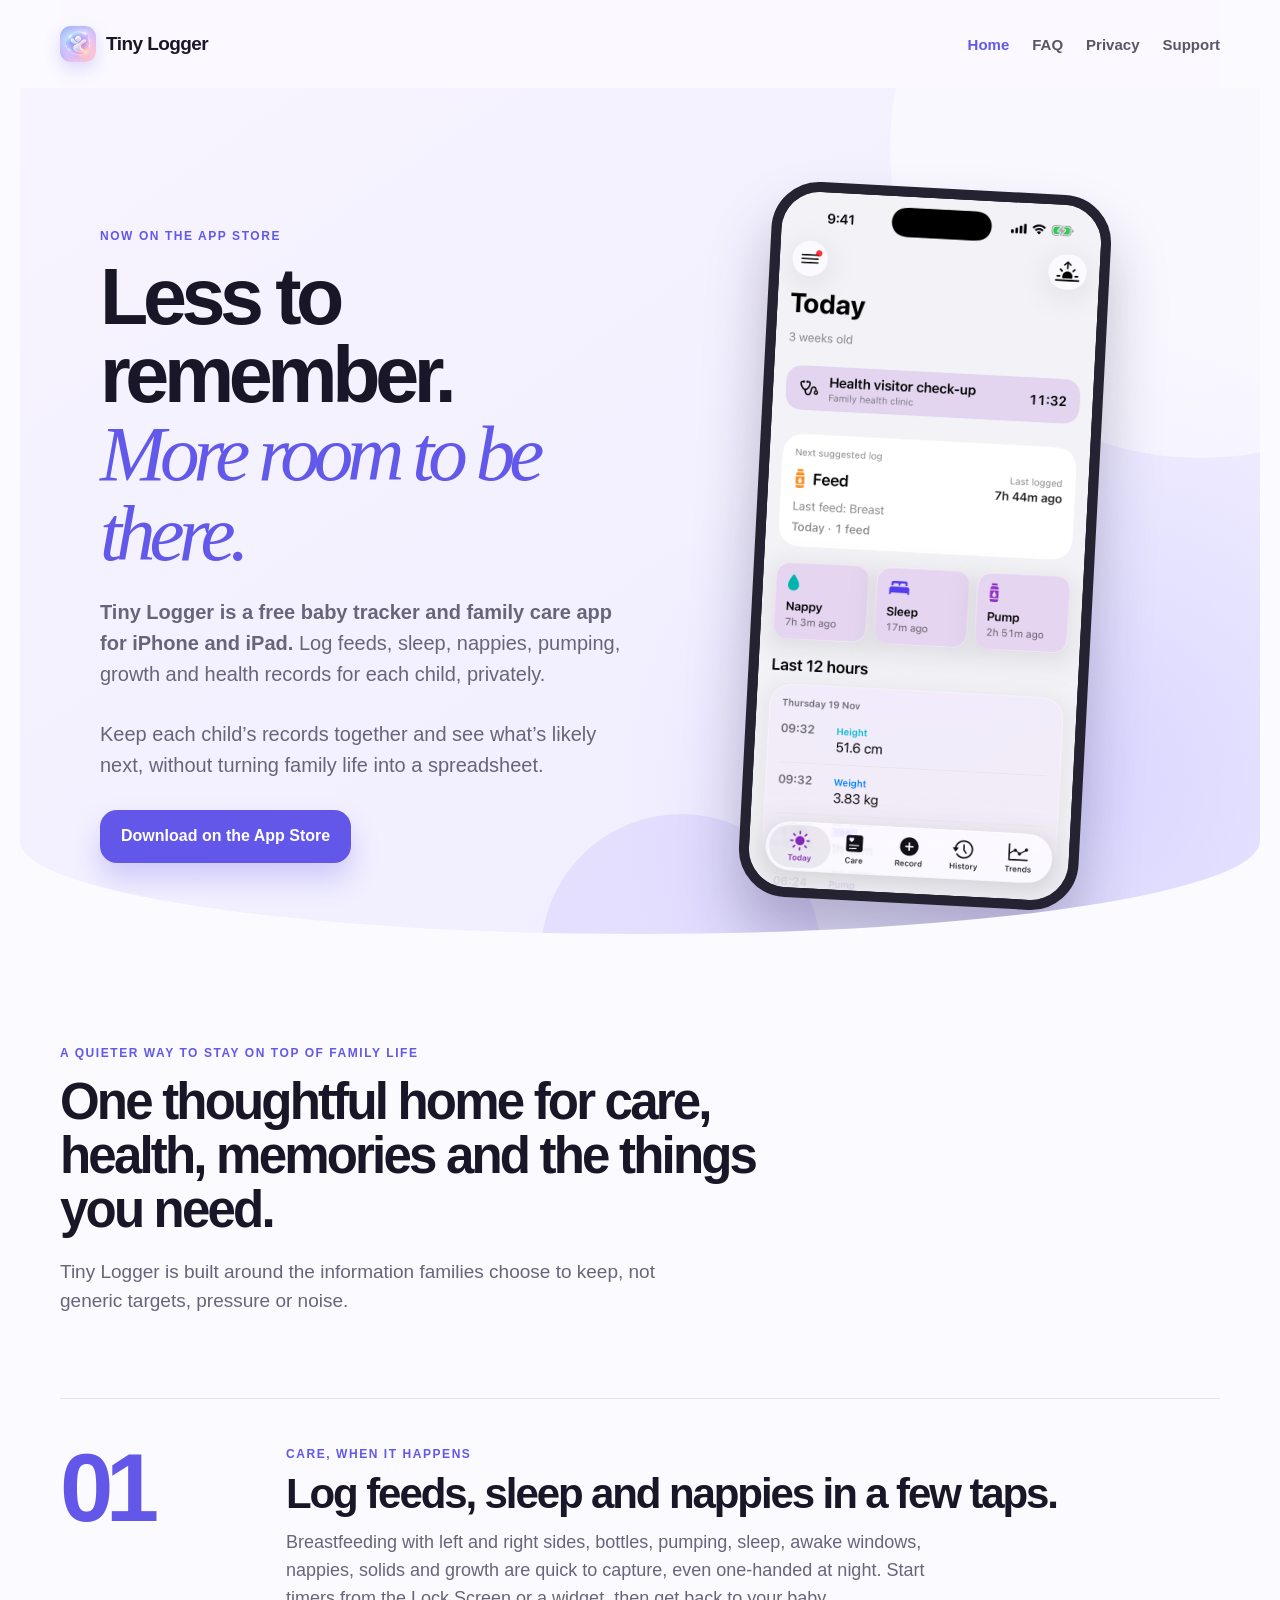
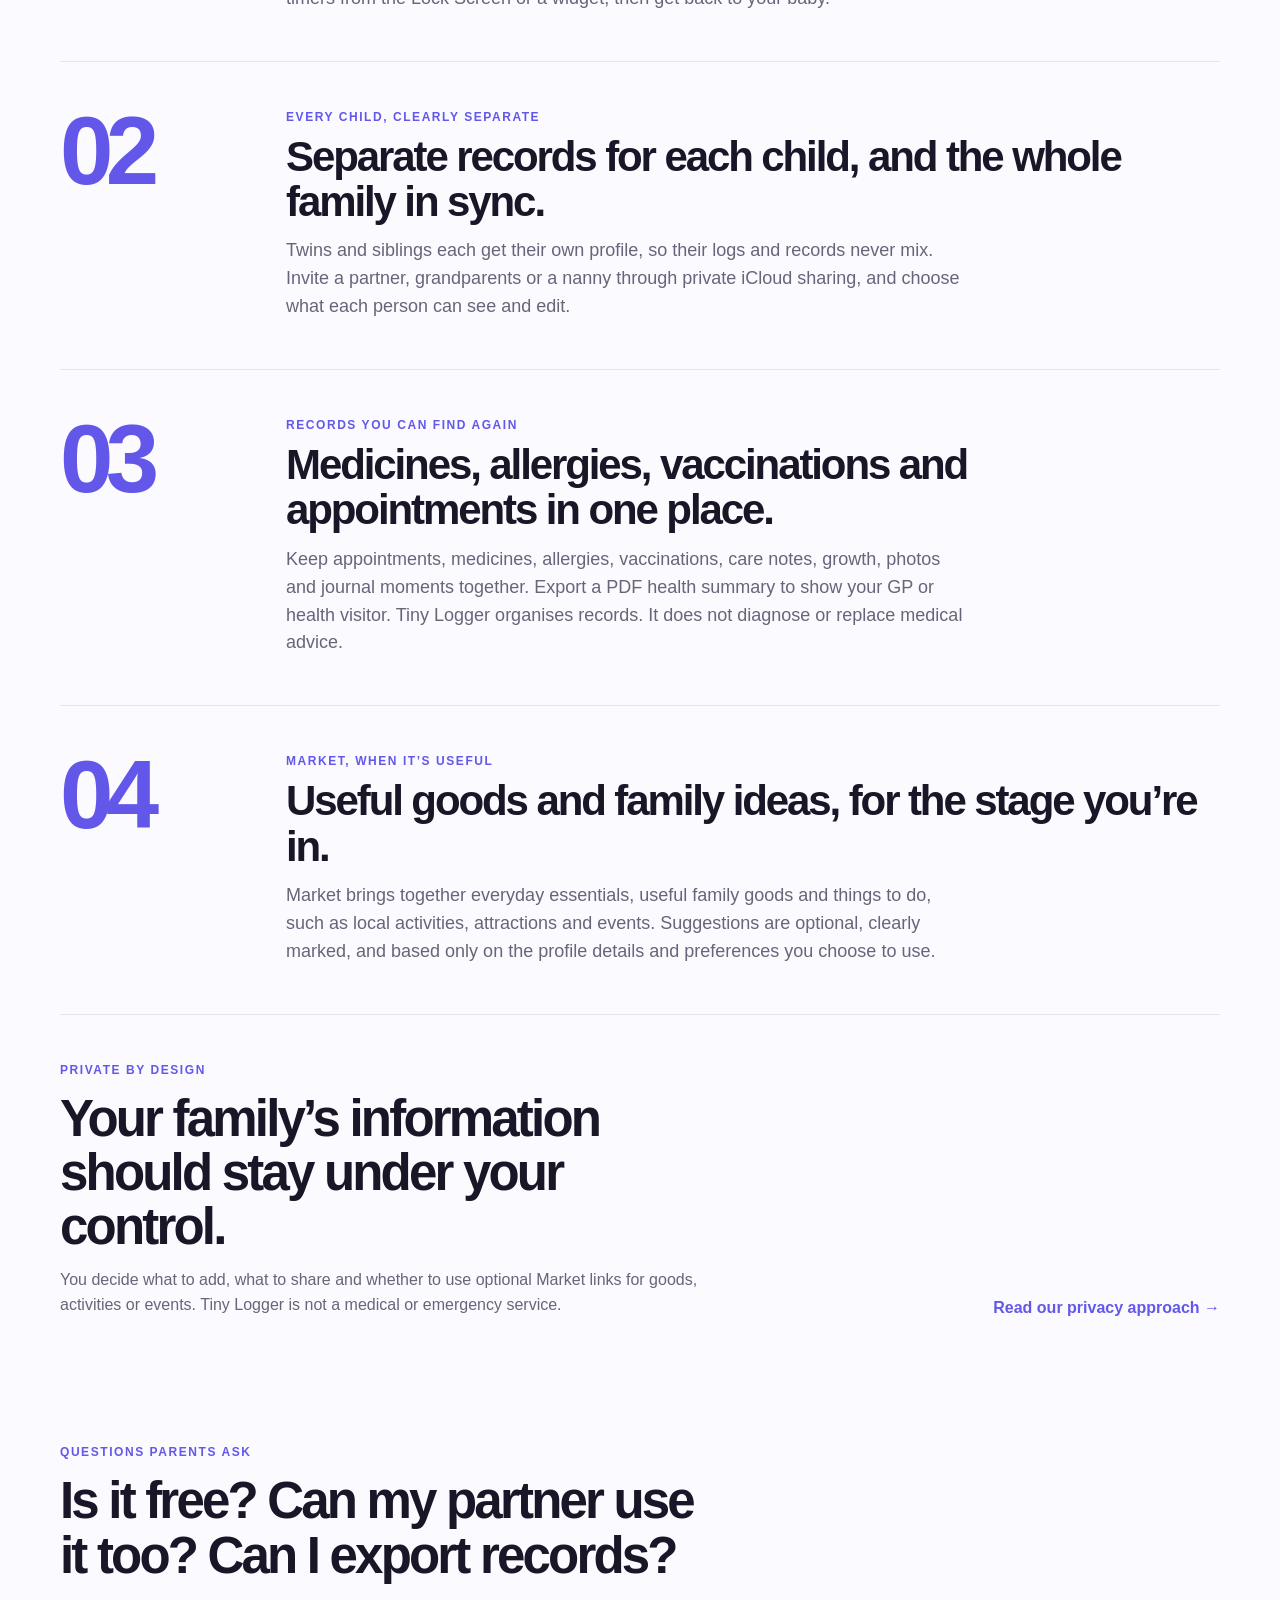
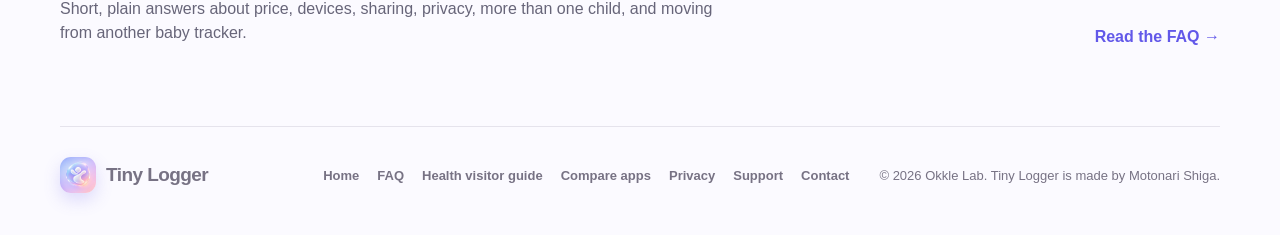
==== commit 9ffb6db6: "Current app screenshot, honest comparison page, clearer guide pages Replaces the old preview with th" ====
--- a/index.html
+++ b/index.html
@@ -120,7 +120,7 @@
         <div class="phone-frame">
           <img
             src="./today-preview.png"
-            alt="Tiny Logger baby tracker on iPhone, showing the evening screen with weather guidance and suggestions for a newborn"
+            alt="Tiny Logger baby tracker on iPhone: the Today screen with a health visitor appointment, the next suggested feed, and recent nappy, sleep and pumping logs"
           >
         </div>
       </div>
@@ -246,7 +246,7 @@
     <div class="footer-links">
       <a href="./index.html">Home</a>
       <a href="./faq.html">FAQ</a>
-      <a href="./health-visitor.html">Health visitor guide</a>
+      <a href="./health-visitor.html">Health visitor guide</a><a href="./compare.html">Compare apps</a>
       <a href="./privacy.html">Privacy</a>
       <a href="./support.html">Support</a>
       <a href="mailto:admin@okklelab.com">Contact</a>
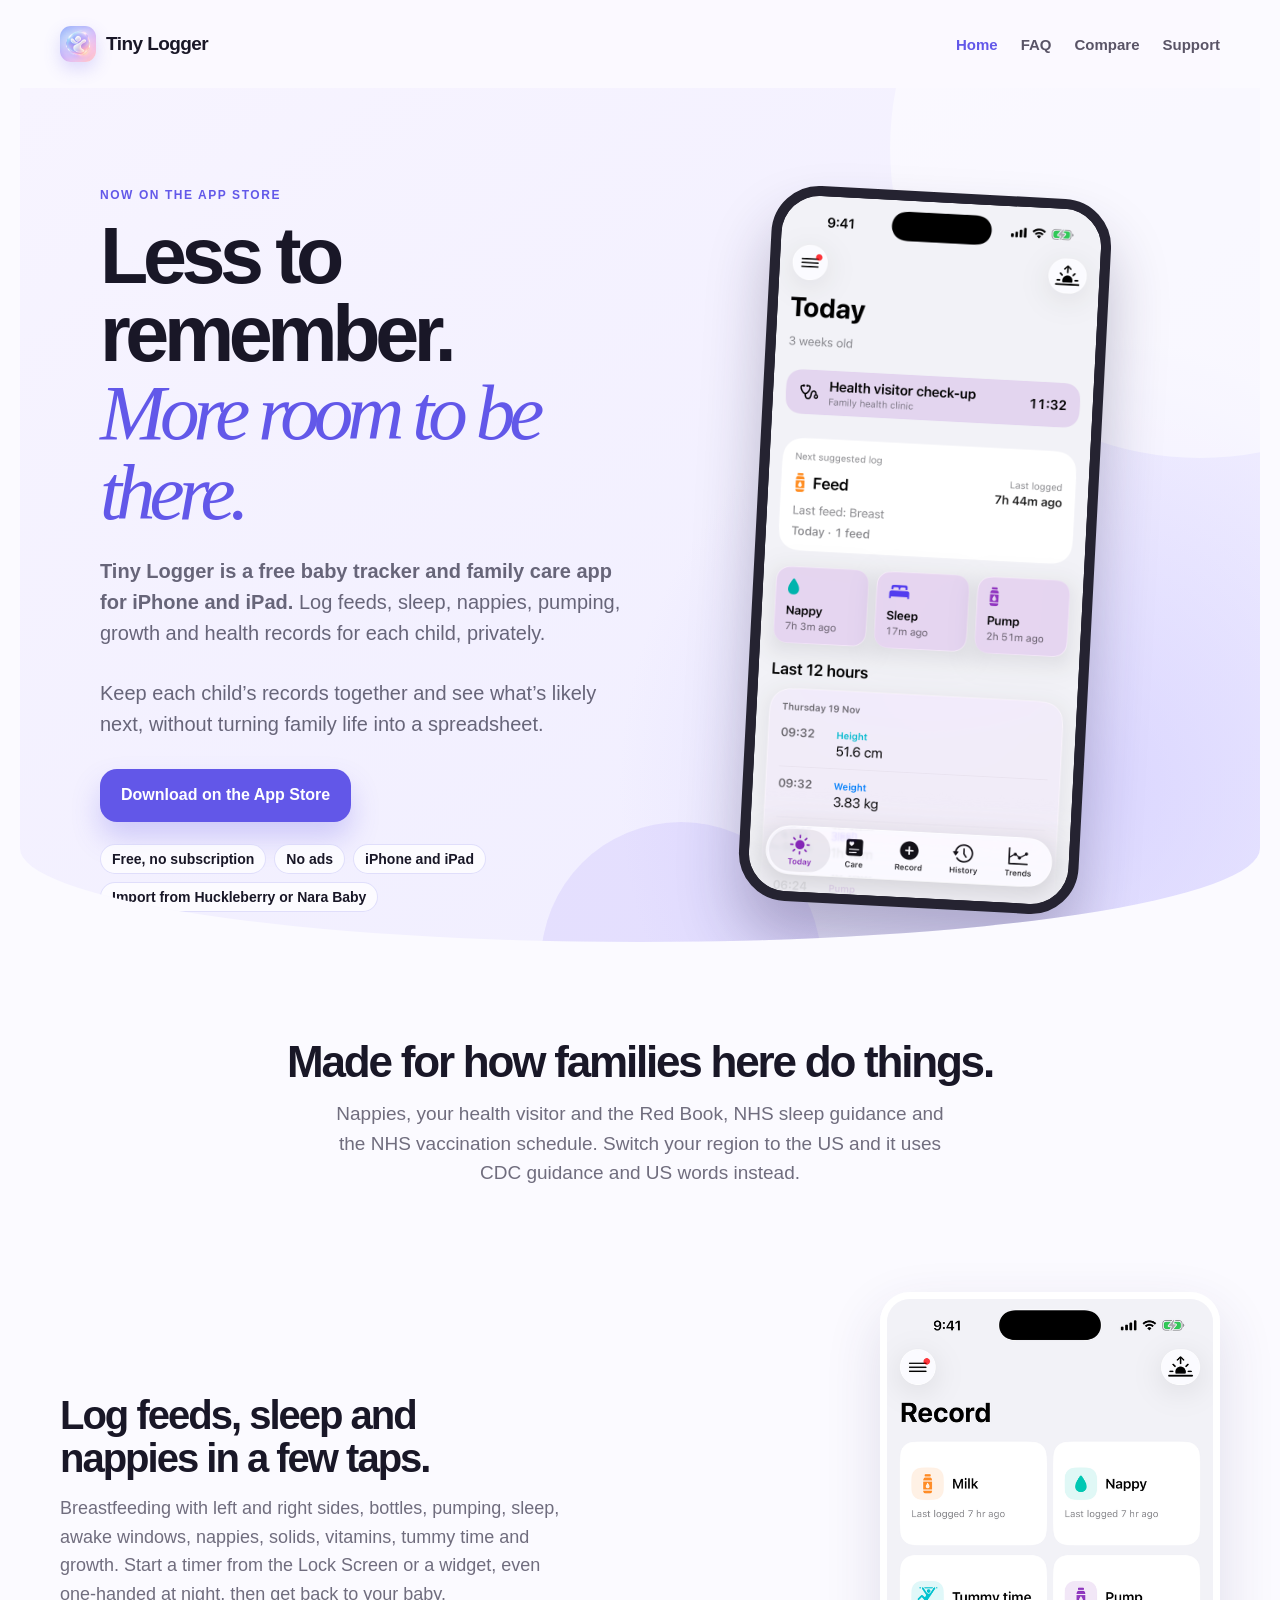
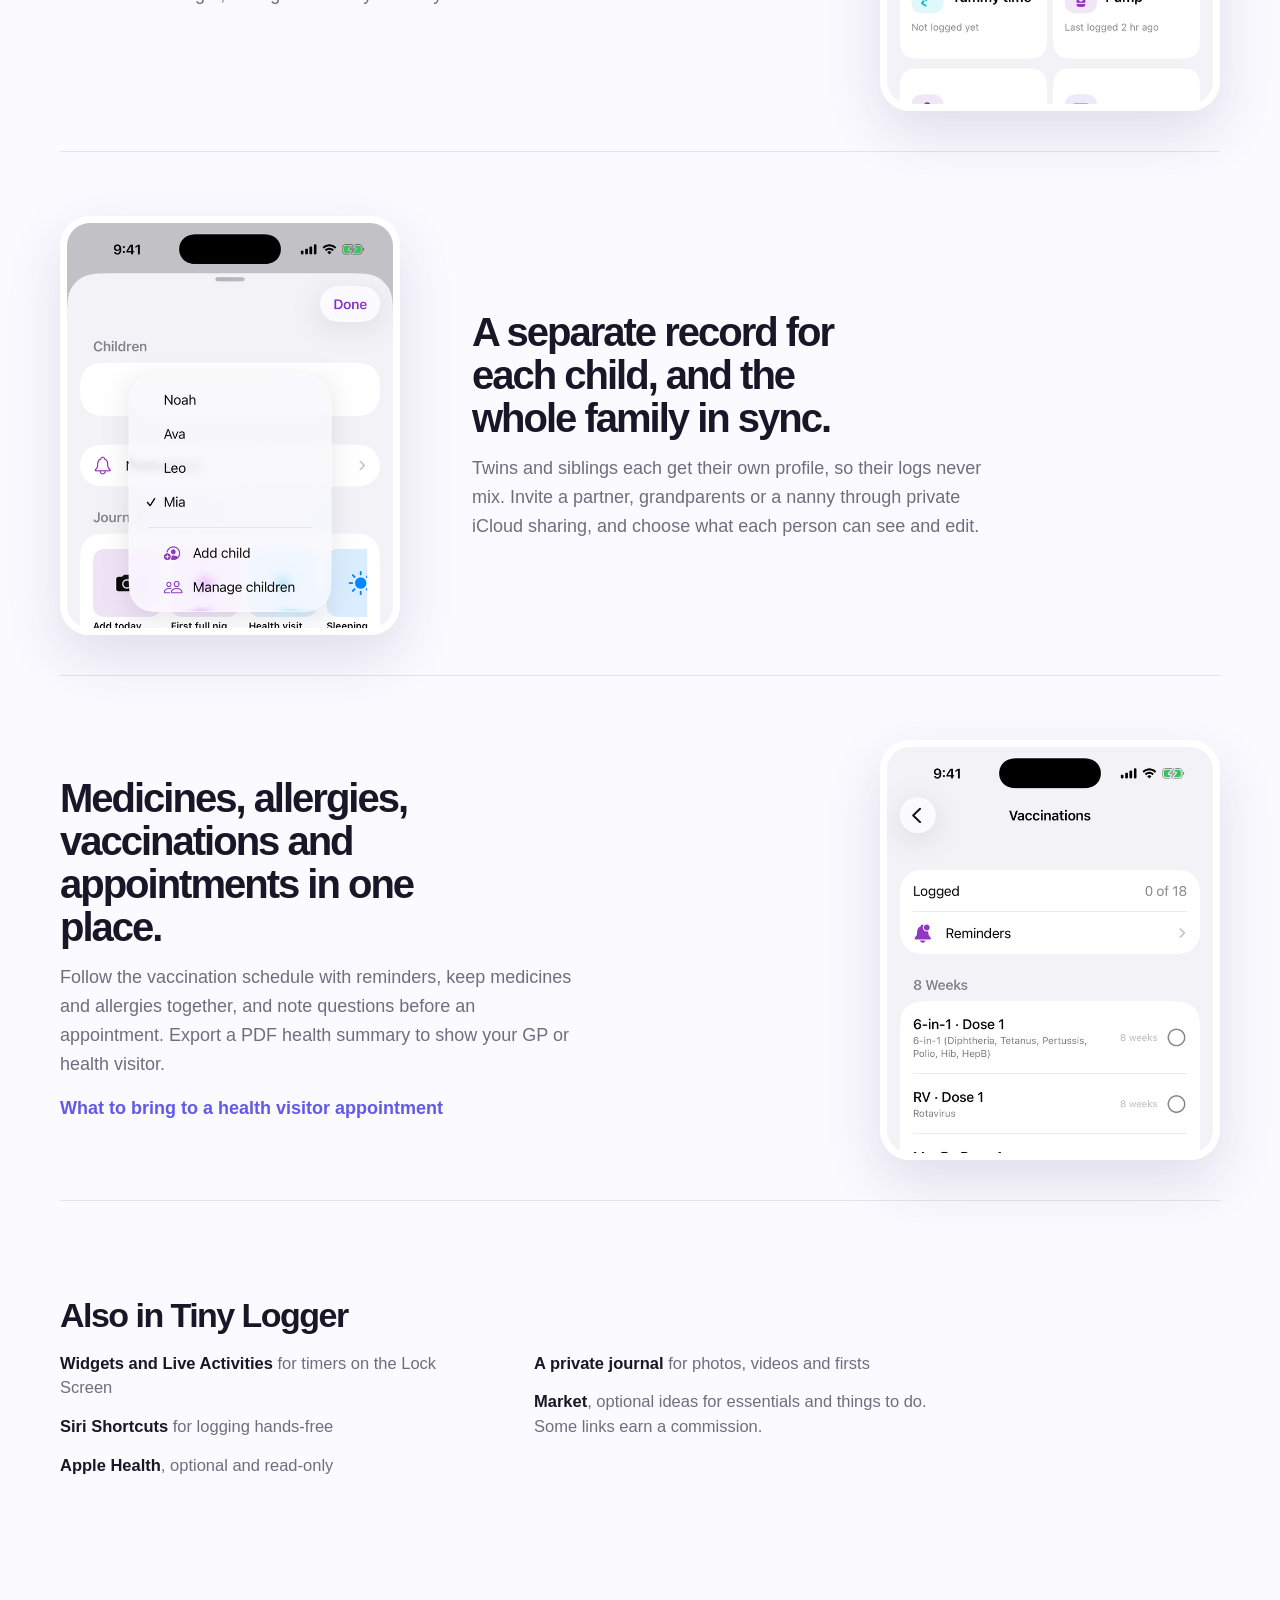
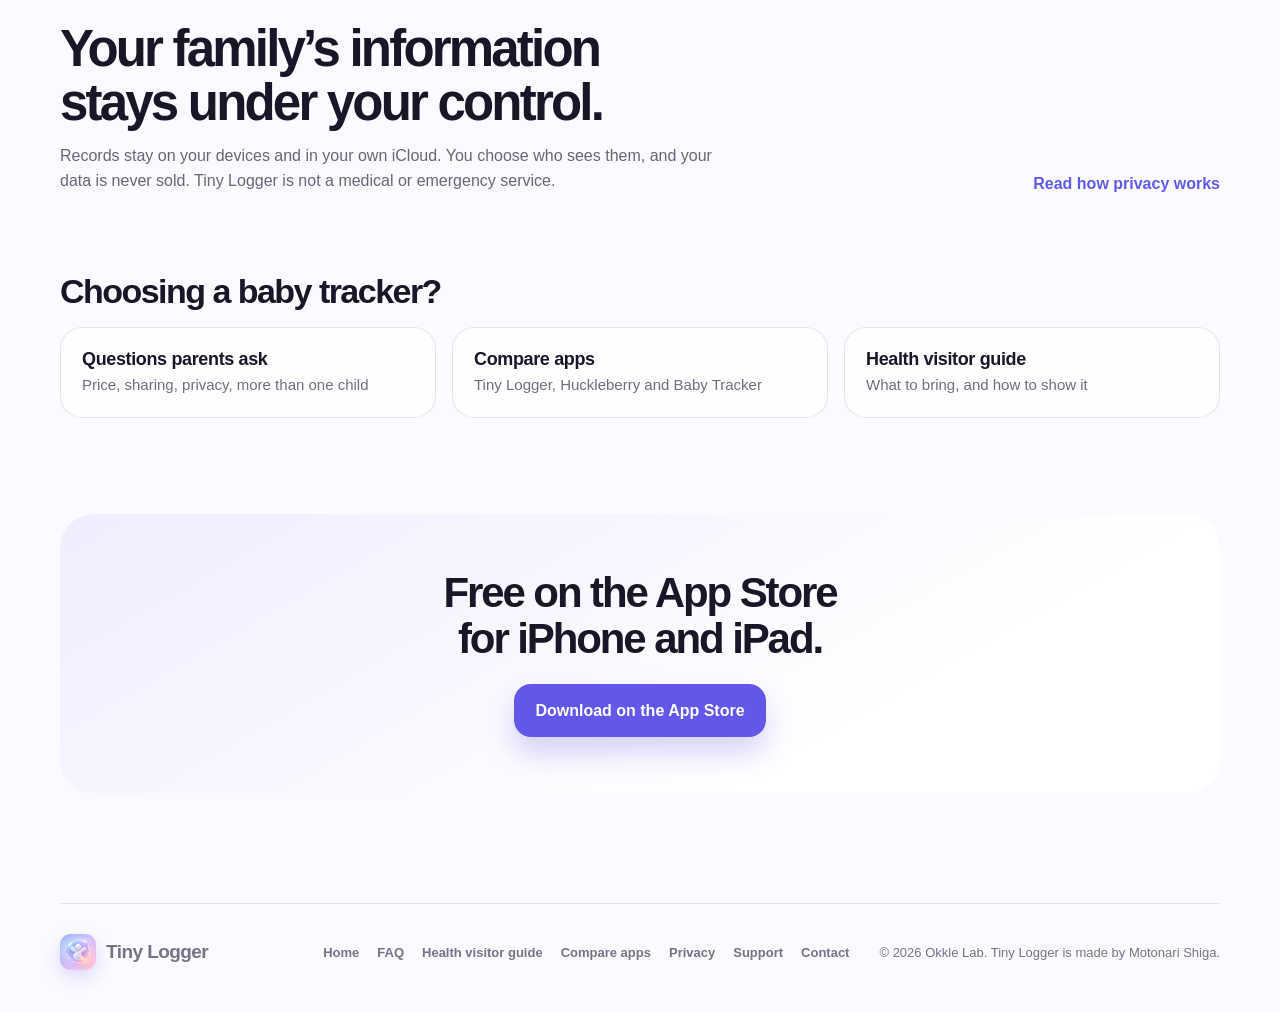
==== commit 7941305f: "Show the app on the home page and put the key facts up front Each feature now sits beside a real scr" ====
--- a/index.html
+++ b/index.html
@@ -17,6 +17,7 @@
   <link rel="icon" href="./tiny-logger-icon.png">
   <link rel="stylesheet" href="./style.css">
   <link rel="stylesheet" href="./overrides.css">
+  <link rel="stylesheet" href="./home.css">
   <script type="application/ld+json">
 {
   "@context": "https://schema.org",
@@ -80,7 +81,7 @@
     <nav aria-label="Primary navigation">
       <a href="./index.html" aria-current="page">Home</a>
       <a href="./faq.html">FAQ</a>
-      <a href="./privacy.html">Privacy</a>
+      <a href="./compare.html">Compare</a>
       <a href="./support.html">Support</a>
     </nav>
   </header>
@@ -114,6 +115,13 @@
         >
           Download on the App Store
         </a>
+
+        <ul class="hero-facts" aria-label="At a glance">
+          <li>Free, no subscription</li>
+          <li>No ads</li>
+          <li>iPhone and iPad</li>
+          <li>Import from Huckleberry or Nara Baby</li>
+        </ul>
       </div>
 
       <div class="sweep-phone">
@@ -126,114 +134,100 @@
       </div>
     </section>
 
-    <section class="intro-line">
-      <p class="eyebrow">A quieter way to stay on top of family life</p>
-
-      <h2>
-        One thoughtful home for care, health, memories and the things you need.
-      </h2>
-
+    <section class="local-note">
+      <h2>Made for how families here do things.</h2>
       <p>
-        Tiny Logger is built around the information families choose to keep,
-        not generic targets, pressure or noise.
+        Nappies, your health visitor and the Red Book, NHS sleep guidance and
+        the NHS vaccination schedule. Switch your region to the US and it uses
+        CDC guidance and US words instead.
       </p>
     </section>
 
-    <section class="feature-flow" aria-label="What Tiny Logger does">
-      <article>
-        <span>01</span>
-
-        <div>
-          <p class="eyebrow">Care, when it happens</p>
+    <section class="showcase" aria-label="What Tiny Logger does">
+      <article class="showcase-row">
+        <div class="showcase-copy">
           <h3>Log feeds, sleep and nappies in a few taps.</h3>
-
           <p>
             Breastfeeding with left and right sides, bottles, pumping, sleep,
-            awake windows, nappies, solids and growth are quick to capture,
-            even one-handed at night. Start timers from the Lock Screen or a
-            widget, then get back to your baby.
+            awake windows, nappies, solids, vitamins, tummy time and growth.
+            Start a timer from the Lock Screen or a widget, even one-handed at
+            night, then get back to your baby.
           </p>
         </div>
+        <figure class="showcase-shot">
+          <img src="./shot-log.png" width="600" height="746" loading="lazy"
+            alt="Tiny Logger Record screen with buttons for milk, nappy, tummy time, pump, vitamins, sleep, weight and height">
+        </figure>
       </article>
 
-      <article>
-        <span>02</span>
-
-        <div>
-          <p class="eyebrow">Every child, clearly separate</p>
-          <h3>Separate records for each child, and the whole family in sync.</h3>
-
+      <article class="showcase-row">
+        <div class="showcase-copy">
+          <h3>A separate record for each child, and the whole family in sync.</h3>
           <p>
-            Twins and siblings each get their own profile, so their logs and
-            records never mix. Invite a partner, grandparents or a nanny
-            through private iCloud sharing, and choose what each person can
-            see and edit.
+            Twins and siblings each get their own profile, so their logs never
+            mix. Invite a partner, grandparents or a nanny through private
+            iCloud sharing, and choose what each person can see and edit.
           </p>
         </div>
+        <figure class="showcase-shot">
+          <img src="./shot-children.png" width="600" height="746" loading="lazy"
+            alt="Tiny Logger menu listing four children, with options to add a child and manage children">
+        </figure>
       </article>
 
-      <article>
-        <span>03</span>
-
-        <div>
-          <p class="eyebrow">Records you can find again</p>
+      <article class="showcase-row">
+        <div class="showcase-copy">
           <h3>Medicines, allergies, vaccinations and appointments in one place.</h3>
-
           <p>
-            Keep appointments, medicines, allergies, vaccinations, care notes,
-            growth, photos and journal moments together. Export a PDF health
-            summary to show your GP or health visitor. Tiny Logger organises
-            records. It does not diagnose or replace medical advice.
+            Follow the vaccination schedule with reminders, keep medicines and
+            allergies together, and note questions before an appointment. Export
+            a PDF health summary to show your GP or health visitor.
           </p>
-        </div>
+          <p class="showcase-link"><a href="./health-visitor.html">What to bring to a health visitor appointment</a></p>
+        </div>
+        <figure class="showcase-shot">
+          <img src="./shot-health.png" width="600" height="746" loading="lazy"
+            alt="Tiny Logger vaccinations screen showing the UK schedule at 8 weeks, with reminders">
+        </figure>
       </article>
-
-      <article>
-        <span>04</span>
-
-        <div>
-          <p class="eyebrow">Market, when it’s useful</p>
-          <h3>Useful goods and family ideas, for the stage you’re in.</h3>
-
-          <p>
-            Market brings together everyday essentials, useful family goods and
-            things to do, such as local activities, attractions and events.
-            Suggestions are optional, clearly marked, and based only on the
-            profile details and preferences you choose to use.
-          </p>
-        </div>
-      </article>
+    </section>
+
+    <section class="also">
+      <h2>Also in Tiny Logger</h2>
+      <ul>
+        <li><strong>Widgets and Live Activities</strong> for timers on the Lock Screen</li>
+        <li><strong>Siri Shortcuts</strong> for logging hands-free</li>
+        <li><strong>Apple Health</strong>, optional and read-only</li>
+        <li><strong>A private journal</strong> for photos, videos and firsts</li>
+        <li><strong>Market</strong>, optional ideas for essentials and things to do. Some links earn a commission.</li>
+      </ul>
     </section>
 
     <section class="simple-promise">
       <div>
-        <p class="eyebrow">Private by design</p>
-
-        <h2>Your family’s information should stay under your control.</h2>
-
+        <h2>Your family’s information stays under your control.</h2>
         <p>
-          You decide what to add, what to share and whether to use optional
-          Market links for goods, activities or events. Tiny Logger is not a
-          medical or emergency service.
+          Records stay on your devices and in your own iCloud. You choose who
+          sees them, and your data is never sold. Tiny Logger is not a medical
+          or emergency service.
         </p>
       </div>
 
-      <a href="./privacy.html">Read our privacy approach →</a>
-    </section>
-
-    <section class="simple-promise">
-      <div>
-        <p class="eyebrow">Questions parents ask</p>
-
-        <h2>Is it free? Can my partner use it too? Can I export records?</h2>
-
-        <p>
-          Short, plain answers about price, devices, sharing, privacy, more
-          than one child, and moving from another baby tracker.
-        </p>
-      </div>
-
-      <a href="./faq.html">Read the FAQ →</a>
+      <a href="./privacy.html">Read how privacy works</a>
+    </section>
+
+    <section class="choosing">
+      <h2>Choosing a baby tracker?</h2>
+      <div class="choosing-links">
+        <a href="./faq.html"><strong>Questions parents ask</strong><span>Price, sharing, privacy, more than one child</span></a>
+        <a href="./compare.html"><strong>Compare apps</strong><span>Tiny Logger, Huckleberry and Baby Tracker</span></a>
+        <a href="./health-visitor.html"><strong>Health visitor guide</strong><span>What to bring, and how to show it</span></a>
+      </div>
+    </section>
+
+    <section class="closing">
+      <h2>Free on the App Store for iPhone and iPad.</h2>
+      <a class="notify-button" href="https://apps.apple.com/gb/app/tiny-logger/id6794941378" target="_blank" rel="noopener">Download on the App Store</a>
     </section>
   </main>
 
--- a/home.css
+++ b/home.css
@@ -0,0 +1,51 @@
+/* Home page sections below the hero. Loaded after overrides.css. */
+.hero-facts{display:flex;flex-wrap:wrap;gap:8px;margin:22px 0 0;padding:0;list-style:none}
+.hero-facts li{padding:7px 12px;border-radius:999px;background:rgba(255,255,255,.75);box-shadow:inset 0 0 0 1px rgba(98,88,233,.18);color:var(--ink);font-size:14px;font-weight:600}
+
+.local-note{max-width:760px;margin:0 auto;padding:96px 0 40px;text-align:center}
+.local-note h2{margin:0 0 14px;font-size:clamp(30px,3.6vw,44px);line-height:1.08;letter-spacing:-.05em}
+.local-note p{margin:0 auto;max-width:58ch;color:var(--muted);font-size:19px;line-height:1.55}
+
+.showcase{display:grid;gap:24px;margin:24px 0 96px}
+.showcase-row{display:grid;grid-template-columns:minmax(0,1fr) 340px;gap:72px;align-items:center;padding:40px 0;border-bottom:1px solid var(--line)}
+.showcase-row:nth-child(even){grid-template-columns:340px minmax(0,1fr)}
+.showcase-row:nth-child(even) .showcase-shot{order:-1}
+.showcase-copy h3{margin:0 0 14px;max-width:18ch;font-size:clamp(27px,3.2vw,40px);line-height:1.08;letter-spacing:-.05em}
+.showcase-copy p{margin:0;max-width:52ch;color:var(--muted);font-size:18px;line-height:1.6}
+.showcase-copy .showcase-link{margin-top:16px}
+.showcase-link a{color:var(--purple);font-weight:650}
+.showcase-shot{margin:0}
+.showcase-shot img{display:block;width:100%;height:auto;border-radius:30px;border:7px solid #fff;box-shadow:0 22px 56px rgba(57,47,107,.14)}
+
+.also{margin:0 0 96px}
+.also h2,.choosing h2{margin:0 0 18px;font-size:clamp(26px,3vw,34px);letter-spacing:-.045em}
+.also ul{max-width:900px;margin:0;padding:0;list-style:none;columns:2;column-gap:48px}
+.also li{break-inside:avoid;margin:0 0 14px;color:var(--muted);font-size:16.5px;line-height:1.5}
+.also strong{color:var(--ink);font-weight:650}
+
+.choosing{margin:0 0 96px}
+.choosing-links{display:grid;grid-template-columns:repeat(3,1fr);gap:16px}
+.choosing-links a{display:block;padding:22px;border-radius:22px;background:var(--surface);box-shadow:inset 0 0 0 1px #e7e3f3}
+.choosing-links a:hover{box-shadow:inset 0 0 0 1.5px rgba(98,88,233,.45)}
+.choosing-links strong{display:block;margin-bottom:4px;font-size:18px;letter-spacing:-.02em}
+.choosing-links span{color:var(--muted);font-size:15px;line-height:1.45}
+
+.closing{margin:0 0 110px;padding:56px 40px;border-radius:34px;text-align:center;background:linear-gradient(150deg,#efedff,#fff 70%)}
+.closing h2{margin:0 auto 22px;max-width:18ch;font-size:clamp(28px,3.4vw,42px);line-height:1.1;letter-spacing:-.05em}
+
+.home-page a:focus-visible{outline:3px solid var(--purple);outline-offset:3px;border-radius:10px}
+
+@media (max-width:760px){
+  .hero-facts{justify-content:center}
+  .local-note{padding:64px 4px 24px}
+  .local-note p{font-size:17px}
+  .showcase-row,.showcase-row:nth-child(even){grid-template-columns:1fr;gap:28px;padding:32px 0}
+  .showcase-row:nth-child(even) .showcase-shot{order:0}
+  .showcase-shot{max-width:300px}
+  .showcase-copy p{font-size:16.5px}
+  .also{margin-bottom:64px}
+  .also ul{columns:1}
+  .choosing{margin-bottom:64px}
+  .choosing-links{grid-template-columns:1fr}
+  .closing{margin-bottom:72px;padding:40px 22px;border-radius:28px}
+}
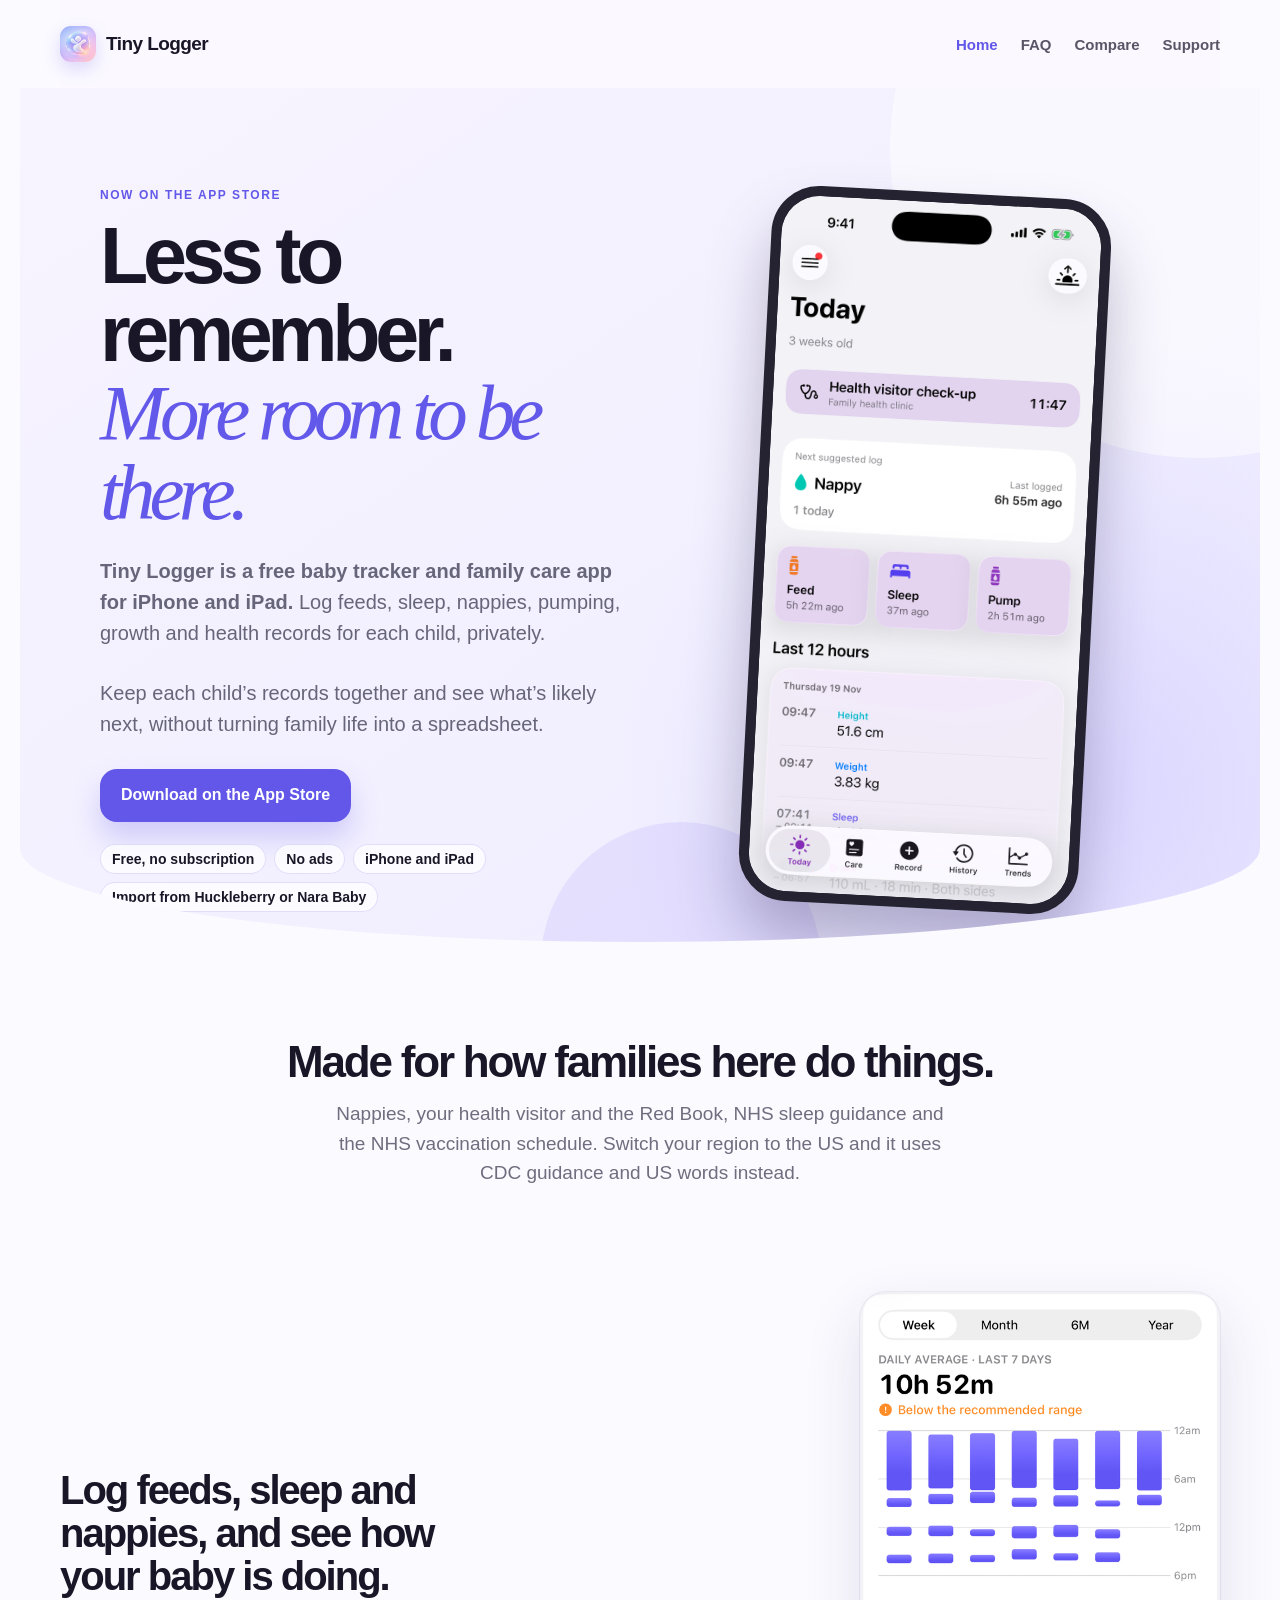
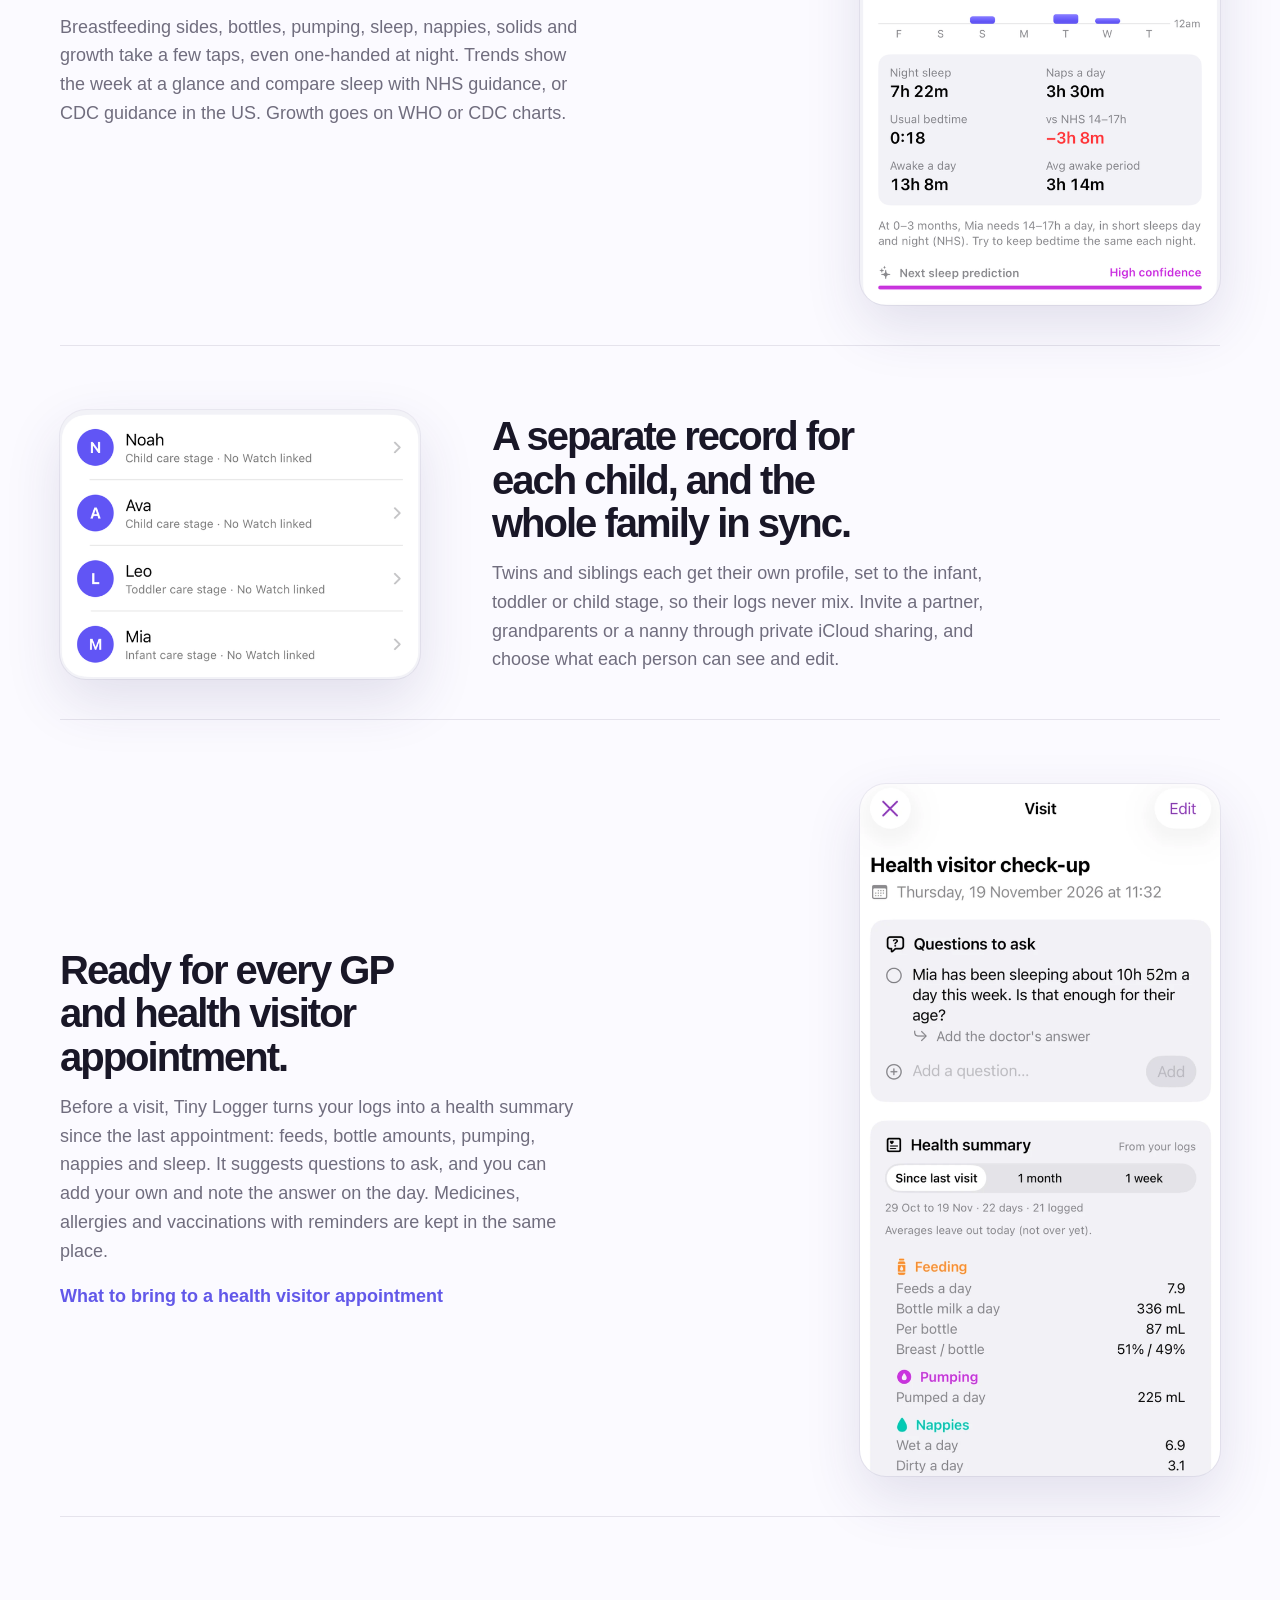
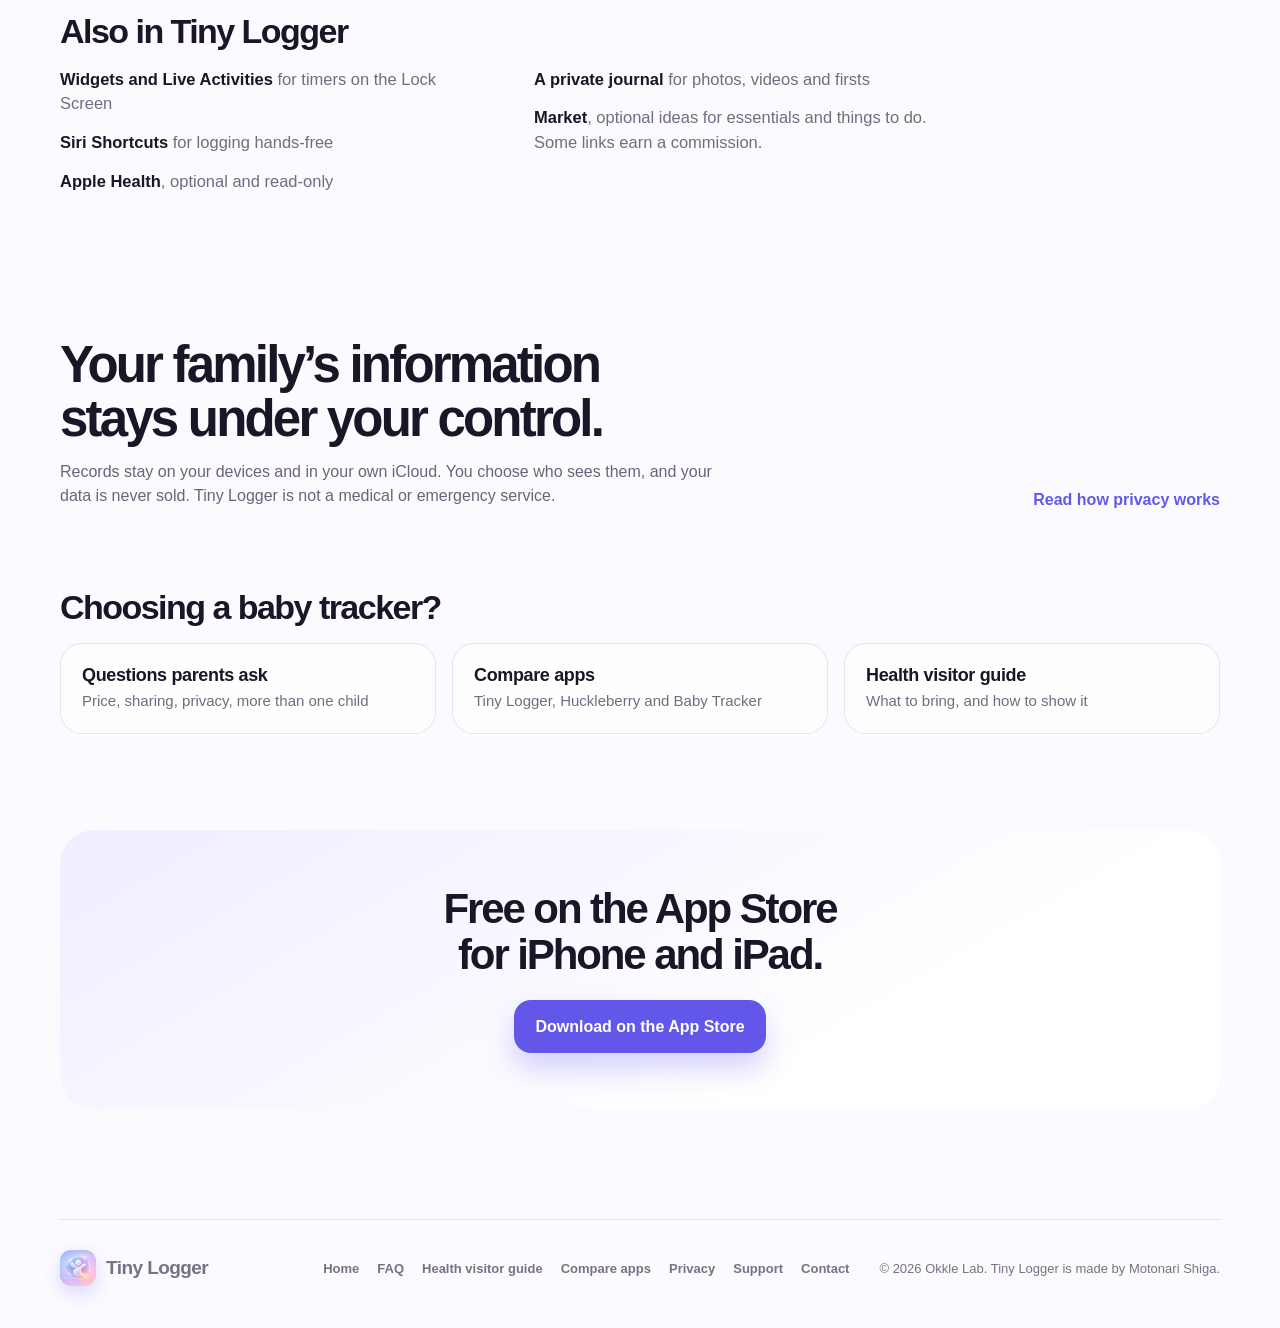
==== commit 89a54880: "Use 2.4 screenshots: main Today screen, then tighter feature crops The hero shows the 2.4 Today scre" ====
--- a/index.html
+++ b/index.html
@@ -146,17 +146,17 @@
     <section class="showcase" aria-label="What Tiny Logger does">
       <article class="showcase-row">
         <div class="showcase-copy">
-          <h3>Log feeds, sleep and nappies in a few taps.</h3>
+          <h3>Log feeds, sleep and nappies, and see how your baby is doing.</h3>
           <p>
-            Breastfeeding with left and right sides, bottles, pumping, sleep,
-            awake windows, nappies, solids, vitamins, tummy time and growth.
-            Start a timer from the Lock Screen or a widget, even one-handed at
-            night, then get back to your baby.
+            Breastfeeding sides, bottles, pumping, sleep, nappies, solids and
+            growth take a few taps, even one-handed at night. Trends show the
+            week at a glance and compare sleep with NHS guidance, or CDC
+            guidance in the US. Growth goes on WHO or CDC charts.
           </p>
         </div>
         <figure class="showcase-shot">
-          <img src="./shot-log.png" width="600" height="746" loading="lazy"
-            alt="Tiny Logger Record screen with buttons for milk, nappy, tummy time, pump, vitamins, sleep, weight and height">
+          <img src="./feature-sleep.png" width="640" height="1091" loading="lazy"
+            alt="Tiny Logger sleep trends for a week: a daily average of 10 hours 52 minutes, night sleep and naps by day, and the gap against the NHS 14 to 17 hour range">
         </figure>
       </article>
 
@@ -164,30 +164,33 @@
         <div class="showcase-copy">
           <h3>A separate record for each child, and the whole family in sync.</h3>
           <p>
-            Twins and siblings each get their own profile, so their logs never
-            mix. Invite a partner, grandparents or a nanny through private
-            iCloud sharing, and choose what each person can see and edit.
+            Twins and siblings each get their own profile, set to the infant,
+            toddler or child stage, so their logs never mix. Invite a partner,
+            grandparents or a nanny through private iCloud sharing, and choose
+            what each person can see and edit.
           </p>
         </div>
         <figure class="showcase-shot">
-          <img src="./shot-children.png" width="600" height="746" loading="lazy"
-            alt="Tiny Logger menu listing four children, with options to add a child and manage children">
+          <img src="./feature-children.png" width="640" height="478" loading="lazy"
+            alt="Tiny Logger list of four children, each at their own care stage: child, toddler or infant">
         </figure>
       </article>
 
       <article class="showcase-row">
         <div class="showcase-copy">
-          <h3>Medicines, allergies, vaccinations and appointments in one place.</h3>
+          <h3>Ready for every GP and health visitor appointment.</h3>
           <p>
-            Follow the vaccination schedule with reminders, keep medicines and
-            allergies together, and note questions before an appointment. Export
-            a PDF health summary to show your GP or health visitor.
+            Before a visit, Tiny Logger turns your logs into a health summary
+            since the last appointment: feeds, bottle amounts, pumping, nappies
+            and sleep. It suggests questions to ask, and you can add your own
+            and note the answer on the day. Medicines, allergies and
+            vaccinations with reminders are kept in the same place.
           </p>
           <p class="showcase-link"><a href="./health-visitor.html">What to bring to a health visitor appointment</a></p>
         </div>
         <figure class="showcase-shot">
-          <img src="./shot-health.png" width="600" height="746" loading="lazy"
-            alt="Tiny Logger vaccinations screen showing the UK schedule at 8 weeks, with reminders">
+          <img src="./feature-visit.png" width="640" height="1229" loading="lazy"
+            alt="Tiny Logger health visitor check-up with a suggested question about sleep and a health summary of feeding, pumping and nappies since the last visit">
         </figure>
       </article>
     </section>
--- a/home.css
+++ b/home.css
@@ -7,15 +7,15 @@
 .local-note p{margin:0 auto;max-width:58ch;color:var(--muted);font-size:19px;line-height:1.55}
 
 .showcase{display:grid;gap:24px;margin:24px 0 96px}
-.showcase-row{display:grid;grid-template-columns:minmax(0,1fr) 340px;gap:72px;align-items:center;padding:40px 0;border-bottom:1px solid var(--line)}
-.showcase-row:nth-child(even){grid-template-columns:340px minmax(0,1fr)}
+.showcase-row{display:grid;grid-template-columns:minmax(0,1fr) 360px;gap:72px;align-items:center;padding:40px 0;border-bottom:1px solid var(--line)}
+.showcase-row:nth-child(even){grid-template-columns:360px minmax(0,1fr)}
 .showcase-row:nth-child(even) .showcase-shot{order:-1}
 .showcase-copy h3{margin:0 0 14px;max-width:18ch;font-size:clamp(27px,3.2vw,40px);line-height:1.08;letter-spacing:-.05em}
 .showcase-copy p{margin:0;max-width:52ch;color:var(--muted);font-size:18px;line-height:1.6}
 .showcase-copy .showcase-link{margin-top:16px}
 .showcase-link a{color:var(--purple);font-weight:650}
 .showcase-shot{margin:0}
-.showcase-shot img{display:block;width:100%;height:auto;border-radius:30px;border:7px solid #fff;box-shadow:0 22px 56px rgba(57,47,107,.14)}
+.showcase-shot img{display:block;width:100%;height:auto;border-radius:26px;background:#fff;box-shadow:0 0 0 1px rgba(49,43,83,.07),0 22px 56px rgba(57,47,107,.13)}
 
 .also{margin:0 0 96px}
 .also h2,.choosing h2{margin:0 0 18px;font-size:clamp(26px,3vw,34px);letter-spacing:-.045em}
@@ -41,7 +41,7 @@
   .local-note p{font-size:17px}
   .showcase-row,.showcase-row:nth-child(even){grid-template-columns:1fr;gap:28px;padding:32px 0}
   .showcase-row:nth-child(even) .showcase-shot{order:0}
-  .showcase-shot{max-width:300px}
+  .showcase-shot{max-width:340px}
   .showcase-copy p{font-size:16.5px}
   .also{margin-bottom:64px}
   .also ul{columns:1}
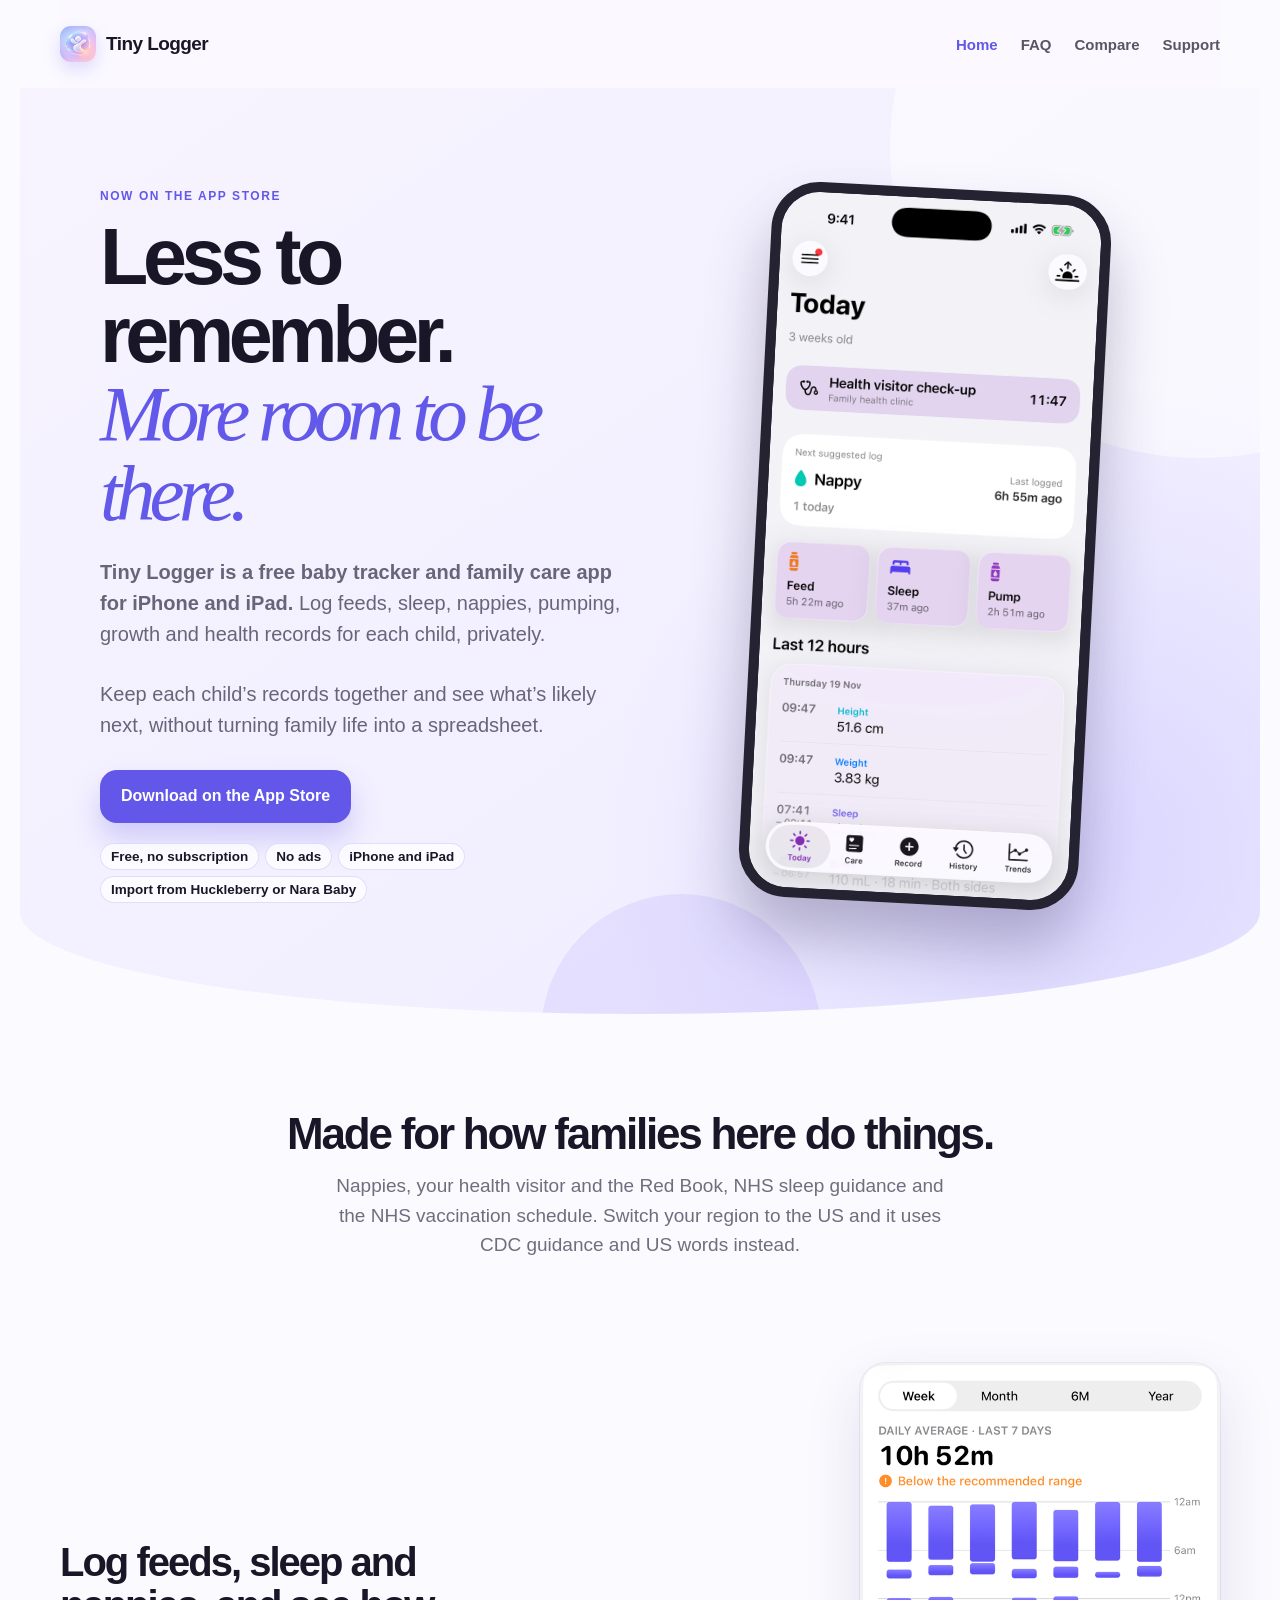
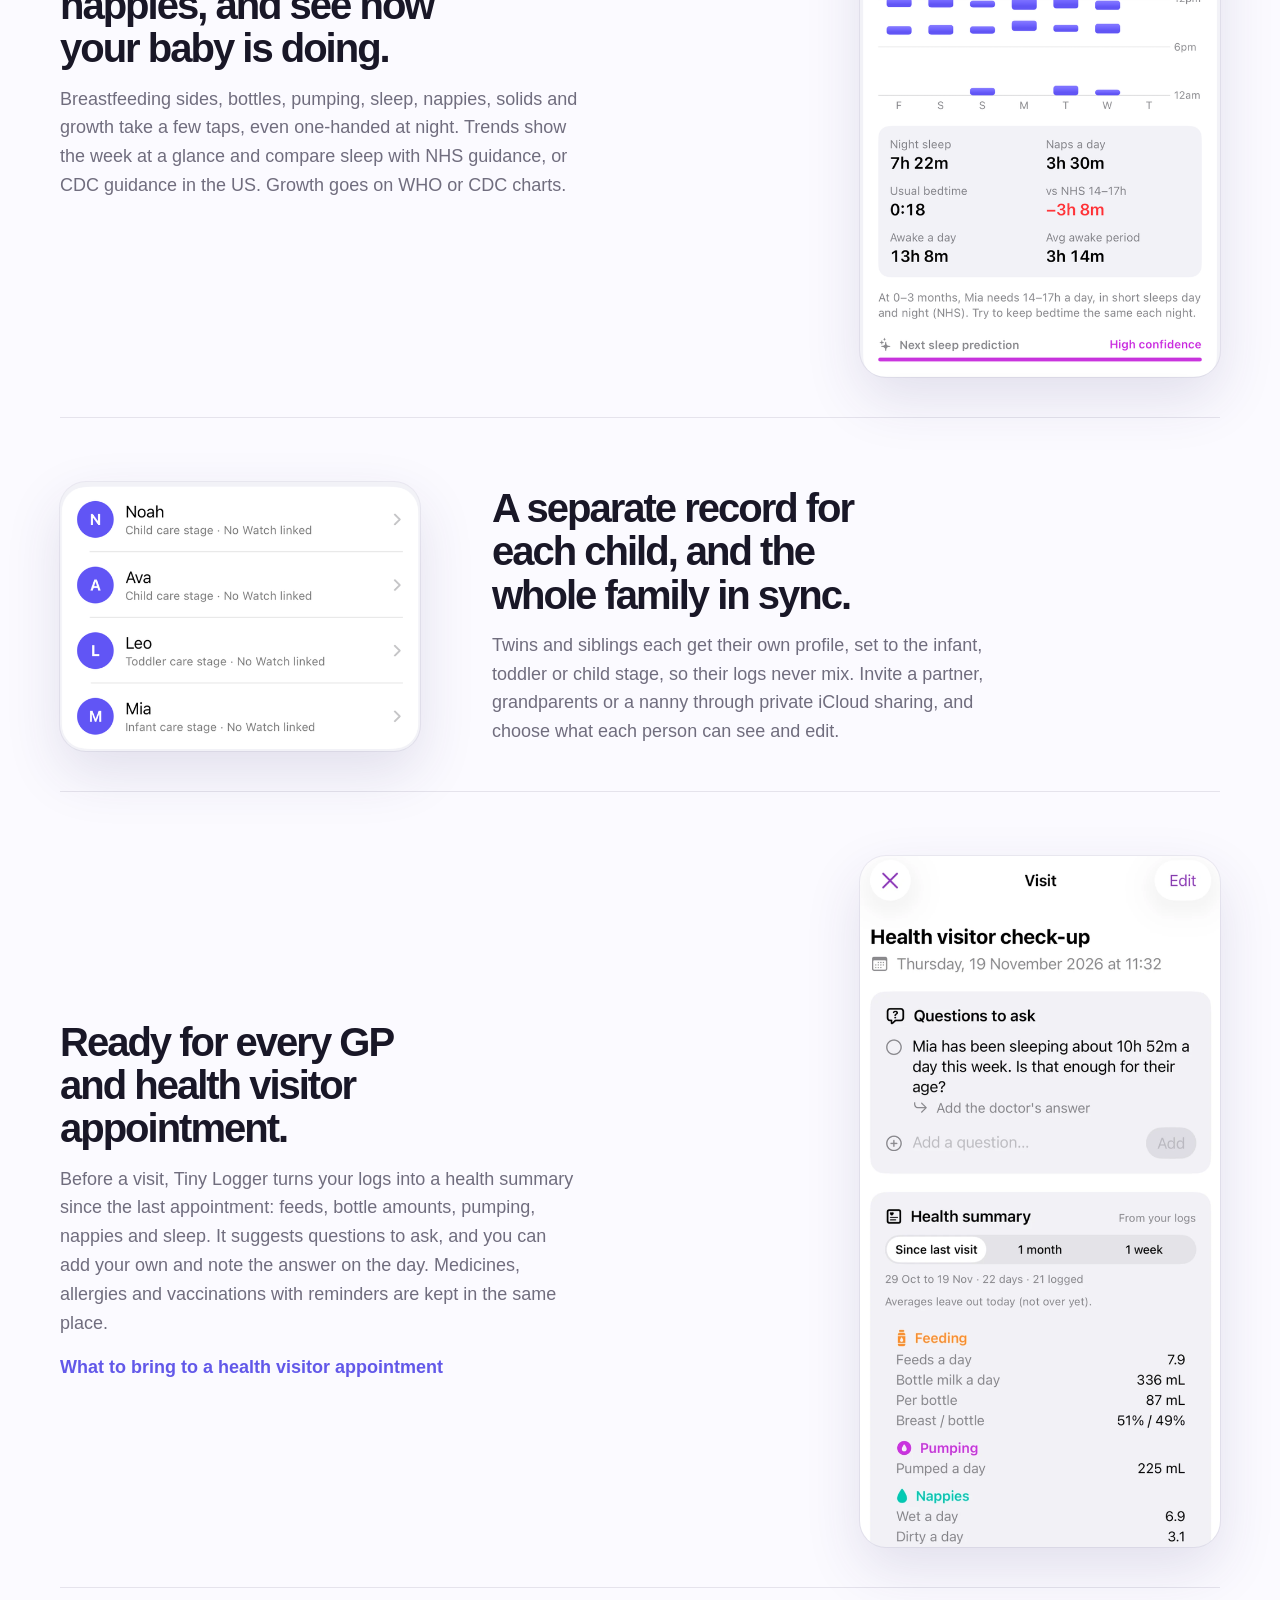
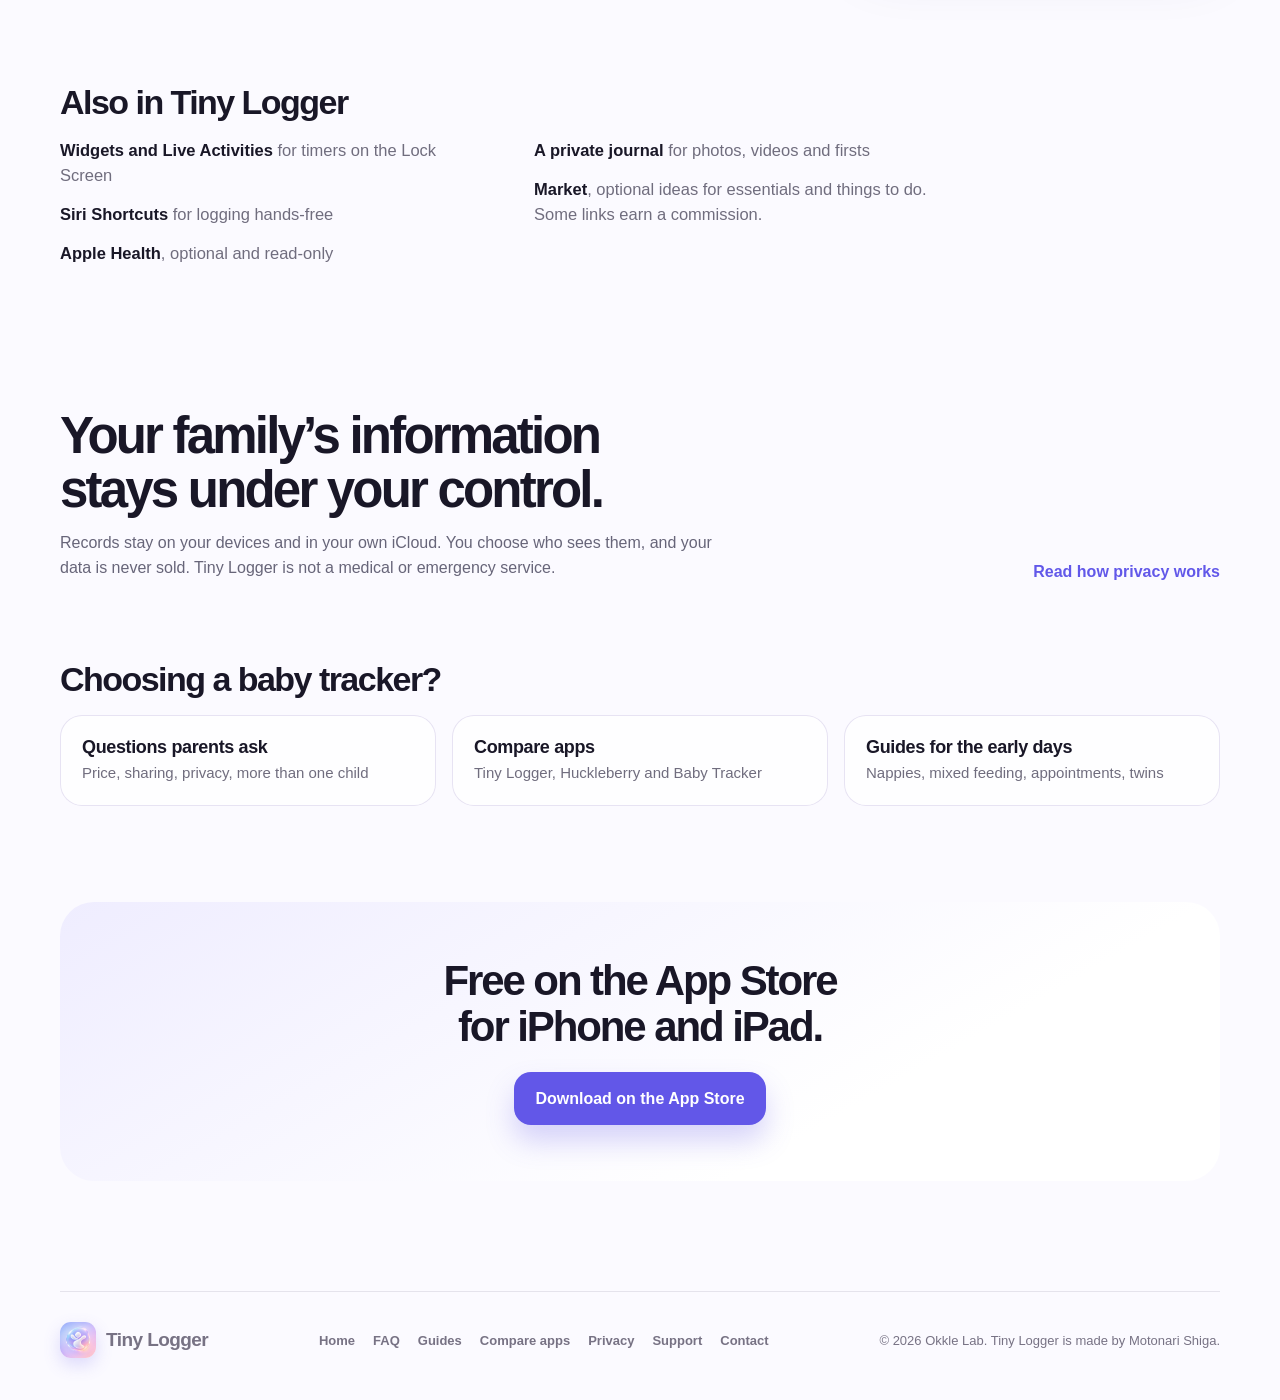
==== commit 08258295: "Add parent guides, say who makes the app, and ping IndexNow on updates Three new guides from NHS gui" ====
--- a/index.html
+++ b/index.html
@@ -21,51 +21,87 @@
   <script type="application/ld+json">
 {
   "@context": "https://schema.org",
-  "@type": "MobileApplication",
-  "name": "Tiny Logger",
-  "alternateName": "Tiny Logger: Baby Tracker",
-  "description": "Free, private baby tracker and family care app for iPhone and iPad. Log feeds, breastfeeding, pumping, sleep and awake windows, nappies, solids, growth, medicines, allergies, vaccinations and appointments for each child, and share with family through iCloud.",
-  "operatingSystem": "iOS 17 or later (iPhone and iPad)",
-  "applicationCategory": "HealthApplication",
-  "inLanguage": "en",
-  "url": "https://okkle-lab.github.io/tiny-logger/",
-  "downloadUrl": "https://apps.apple.com/gb/app/tiny-logger/id6794941378",
-  "installUrl": "https://apps.apple.com/gb/app/tiny-logger/id6794941378",
-  "sameAs": [
-    "https://apps.apple.com/gb/app/tiny-logger/id6794941378"
-  ],
-  "image": "https://okkle-lab.github.io/tiny-logger/tiny-logger-icon.png",
-  "screenshot": "https://okkle-lab.github.io/tiny-logger/today-preview.png",
-  "offers": {
-    "@type": "Offer",
-    "price": "0",
-    "priceCurrency": "GBP"
-  },
-  "author": {
-    "@type": "Person",
-    "name": "Motonari Shiga"
-  },
-  "publisher": {
-    "@type": "Organization",
-    "name": "Okkle Lab",
-    "email": "admin@okklelab.com",
-    "url": "https://okkle-lab.github.io/tiny-logger/"
-  },
-  "featureList": [
-    "Breastfeeding timer with left and right sides",
-    "Bottle feeds with breast milk or formula",
-    "Pumping log",
-    "Sleep timer and age-based awake windows",
-    "Nappy log with colour and consistency",
-    "Solids, vitamins and tummy time",
-    "Weight and height on WHO or CDC growth charts",
-    "Medicines, allergies and vaccinations with reminders",
-    "Appointments with questions to ask",
-    "Separate profile for each child, including twins and siblings",
-    "Private iCloud sharing with partners and carers",
-    "PDF health summary export",
-    "Import from Huckleberry and Nara Baby",
-    "Widgets, Live Activities and Siri Shortcuts"
+  "@graph": [
+    {
+      "@type": "Organization",
+      "@id": "https://okkle-lab.github.io/tiny-logger/#org",
+      "name": "Okkle Lab",
+      "url": "https://okkle-lab.github.io/tiny-logger/",
+      "email": "admin@okklelab.com",
+      "logo": "https://okkle-lab.github.io/tiny-logger/tiny-logger-icon.png",
+      "founder": {
+        "@id": "https://okkle-lab.github.io/tiny-logger/#founder"
+      },
+      "sameAs": [
+        "https://apps.apple.com/gb/developer/motonari-shiga/id6785053794"
+      ]
+    },
+    {
+      "@type": "Person",
+      "@id": "https://okkle-lab.github.io/tiny-logger/#founder",
+      "name": "Motonari Shiga",
+      "worksFor": {
+        "@id": "https://okkle-lab.github.io/tiny-logger/#org"
+      },
+      "sameAs": [
+        "https://apps.apple.com/gb/developer/motonari-shiga/id6785053794"
+      ]
+    },
+    {
+      "@type": "WebSite",
+      "@id": "https://okkle-lab.github.io/tiny-logger/#site",
+      "name": "Tiny Logger",
+      "url": "https://okkle-lab.github.io/tiny-logger/",
+      "publisher": {
+        "@id": "https://okkle-lab.github.io/tiny-logger/#org"
+      },
+      "inLanguage": "en-GB"
+    },
+    {
+      "@type": "MobileApplication",
+      "name": "Tiny Logger",
+      "alternateName": "Tiny Logger: Baby Tracker",
+      "description": "Free, private baby tracker and family care app for iPhone and iPad. Log feeds, breastfeeding, pumping, sleep and awake windows, nappies, solids, growth, medicines, allergies, vaccinations and appointments for each child, and share with family through iCloud.",
+      "operatingSystem": "iOS 17 or later (iPhone and iPad)",
+      "applicationCategory": "HealthApplication",
+      "inLanguage": "en",
+      "url": "https://okkle-lab.github.io/tiny-logger/",
+      "downloadUrl": "https://apps.apple.com/gb/app/tiny-logger/id6794941378",
+      "installUrl": "https://apps.apple.com/gb/app/tiny-logger/id6794941378",
+      "sameAs": [
+        "https://apps.apple.com/gb/app/tiny-logger/id6794941378"
+      ],
+      "image": "https://okkle-lab.github.io/tiny-logger/tiny-logger-icon.png",
+      "screenshot": "https://okkle-lab.github.io/tiny-logger/today-preview.png",
+      "offers": {
+        "@type": "Offer",
+        "price": "0",
+        "priceCurrency": "GBP"
+      },
+      "author": {
+        "@id": "https://okkle-lab.github.io/tiny-logger/#founder"
+      },
+      "publisher": {
+        "@id": "https://okkle-lab.github.io/tiny-logger/#org"
+      },
+      "featureList": [
+        "Breastfeeding timer with left and right sides",
+        "Bottle feeds with breast milk or formula",
+        "Pumping log",
+        "Sleep timer and age-based awake windows",
+        "Nappy log with colour and consistency",
+        "Solids, vitamins and tummy time",
+        "Weight and height on WHO or CDC growth charts",
+        "Medicines, allergies and vaccinations with reminders",
+        "Appointments with questions to ask",
+        "Separate profile for each child, including twins and siblings",
+        "Private iCloud sharing with partners and carers",
+        "PDF health summary export",
+        "Import from Huckleberry and Nara Baby",
+        "Widgets, Live Activities and Siri Shortcuts"
+      ],
+      "@id": "https://okkle-lab.github.io/tiny-logger/#app"
+    }
   ]
 }
   </script>
@@ -224,7 +260,7 @@
       <div class="choosing-links">
         <a href="./faq.html"><strong>Questions parents ask</strong><span>Price, sharing, privacy, more than one child</span></a>
         <a href="./compare.html"><strong>Compare apps</strong><span>Tiny Logger, Huckleberry and Baby Tracker</span></a>
-        <a href="./health-visitor.html"><strong>Health visitor guide</strong><span>What to bring, and how to show it</span></a>
+        <a href="./guides.html"><strong>Guides for the early days</strong><span>Nappies, mixed feeding, appointments, twins</span></a>
       </div>
     </section>
 
@@ -243,7 +279,7 @@
     <div class="footer-links">
       <a href="./index.html">Home</a>
       <a href="./faq.html">FAQ</a>
-      <a href="./health-visitor.html">Health visitor guide</a><a href="./compare.html">Compare apps</a>
+      <a href="./guides.html">Guides</a><a href="./compare.html">Compare apps</a>
       <a href="./privacy.html">Privacy</a>
       <a href="./support.html">Support</a>
       <a href="mailto:admin@okklelab.com">Contact</a>
--- a/overrides.css
+++ b/overrides.css
@@ -77,10 +77,6 @@
   .information-page .info-hero h1{font-size:39px}
   .information-page .info-hero>p{font-size:17px}
 }
-=== Fix 1: cramped mobile nav ===
-File: overrides.css
-Action: ADD this new block at the very end of the file (don't remove anything else)
-
 @media (max-width: 400px) {
   .site-header nav {
     gap: 10px;
@@ -91,25 +87,10 @@
   }
 }
 
-=== Fix 2: outdated logo icon ===
-The image at tiny-logger-icon.png (used in the site's <header> and referenced
-by CSS as .brand-logo) shows a glass-bubble "person" mark — not the parcel
-icon your app currently uses.
-
-To fix: export your current app icon (the same PNG already sitting at
-ios/Okkle/Images.xcassets/AppIcon.appiconset/App-Icon-1024x1024@1x.png in the
-app repo) and replace tiny-logger-icon.png in the website repo with it —
-same filename, so no HTML/CSS changes needed, just swap the file content.
-
-No other files reference the old icon — it's only pulled in via:
-  <img class="brand-logo" src="./tiny-logger-icon.png" alt="">
-in the shared <header> markup used by index.html, privacy.html and support.html.
-@media (max-width: 400px) {
-  .site-header nav {
-    gap: 10px;
-    font-size: 12px;
-  }
-  .brand span {
-    font-size: 16px;
-  }
-}
+/* The hero bleeds past the content column by design; keep the page itself
+   from scrolling sideways. Footer links wrap once there are more of them. */
+html,body{overflow-x:clip}
+.footer-links{flex-wrap:wrap;row-gap:10px}
+.site-footer{grid-template-columns:auto 1fr auto}
+.site-footer .footer-links{justify-content:center}
+@media (max-width:1000px){.site-footer{grid-template-columns:1fr;gap:18px}.site-footer .footer-links{justify-content:flex-start}}
--- a/home.css
+++ b/home.css
@@ -1,6 +1,8 @@
 /* Home page sections below the hero. Loaded after overrides.css. */
-.hero-facts{display:flex;flex-wrap:wrap;gap:8px;margin:22px 0 0;padding:0;list-style:none}
-.hero-facts li{padding:7px 12px;border-radius:999px;background:rgba(255,255,255,.75);box-shadow:inset 0 0 0 1px rgba(98,88,233,.18);color:var(--ink);font-size:14px;font-weight:600}
+.hero-facts{display:flex;flex-wrap:wrap;gap:6px;max-width:520px;margin:20px 0 0;padding:0;list-style:none}
+.hero-facts li{padding:6px 11px;border-radius:999px;background:rgba(255,255,255,.75);box-shadow:inset 0 0 0 1px rgba(98,88,233,.18);color:var(--ink);font-size:13.5px;font-weight:600;white-space:nowrap}
+/* Room under the facts so the hero's curved bottom never clips them. */
+.home-page .sweep-hero{padding-bottom:110px}
 
 .local-note{max-width:760px;margin:0 auto;padding:96px 0 40px;text-align:center}
 .local-note h2{margin:0 0 14px;font-size:clamp(30px,3.6vw,44px);line-height:1.08;letter-spacing:-.05em}
@@ -36,7 +38,8 @@
 .home-page a:focus-visible{outline:3px solid var(--purple);outline-offset:3px;border-radius:10px}
 
 @media (max-width:760px){
-  .hero-facts{justify-content:center}
+  .hero-facts{justify-content:center;margin-left:auto;margin-right:auto}
+  .home-page .sweep-hero{padding-bottom:90px}
   .local-note{padding:64px 4px 24px}
   .local-note p{font-size:17px}
   .showcase-row,.showcase-row:nth-child(even){grid-template-columns:1fr;gap:28px;padding:32px 0}
